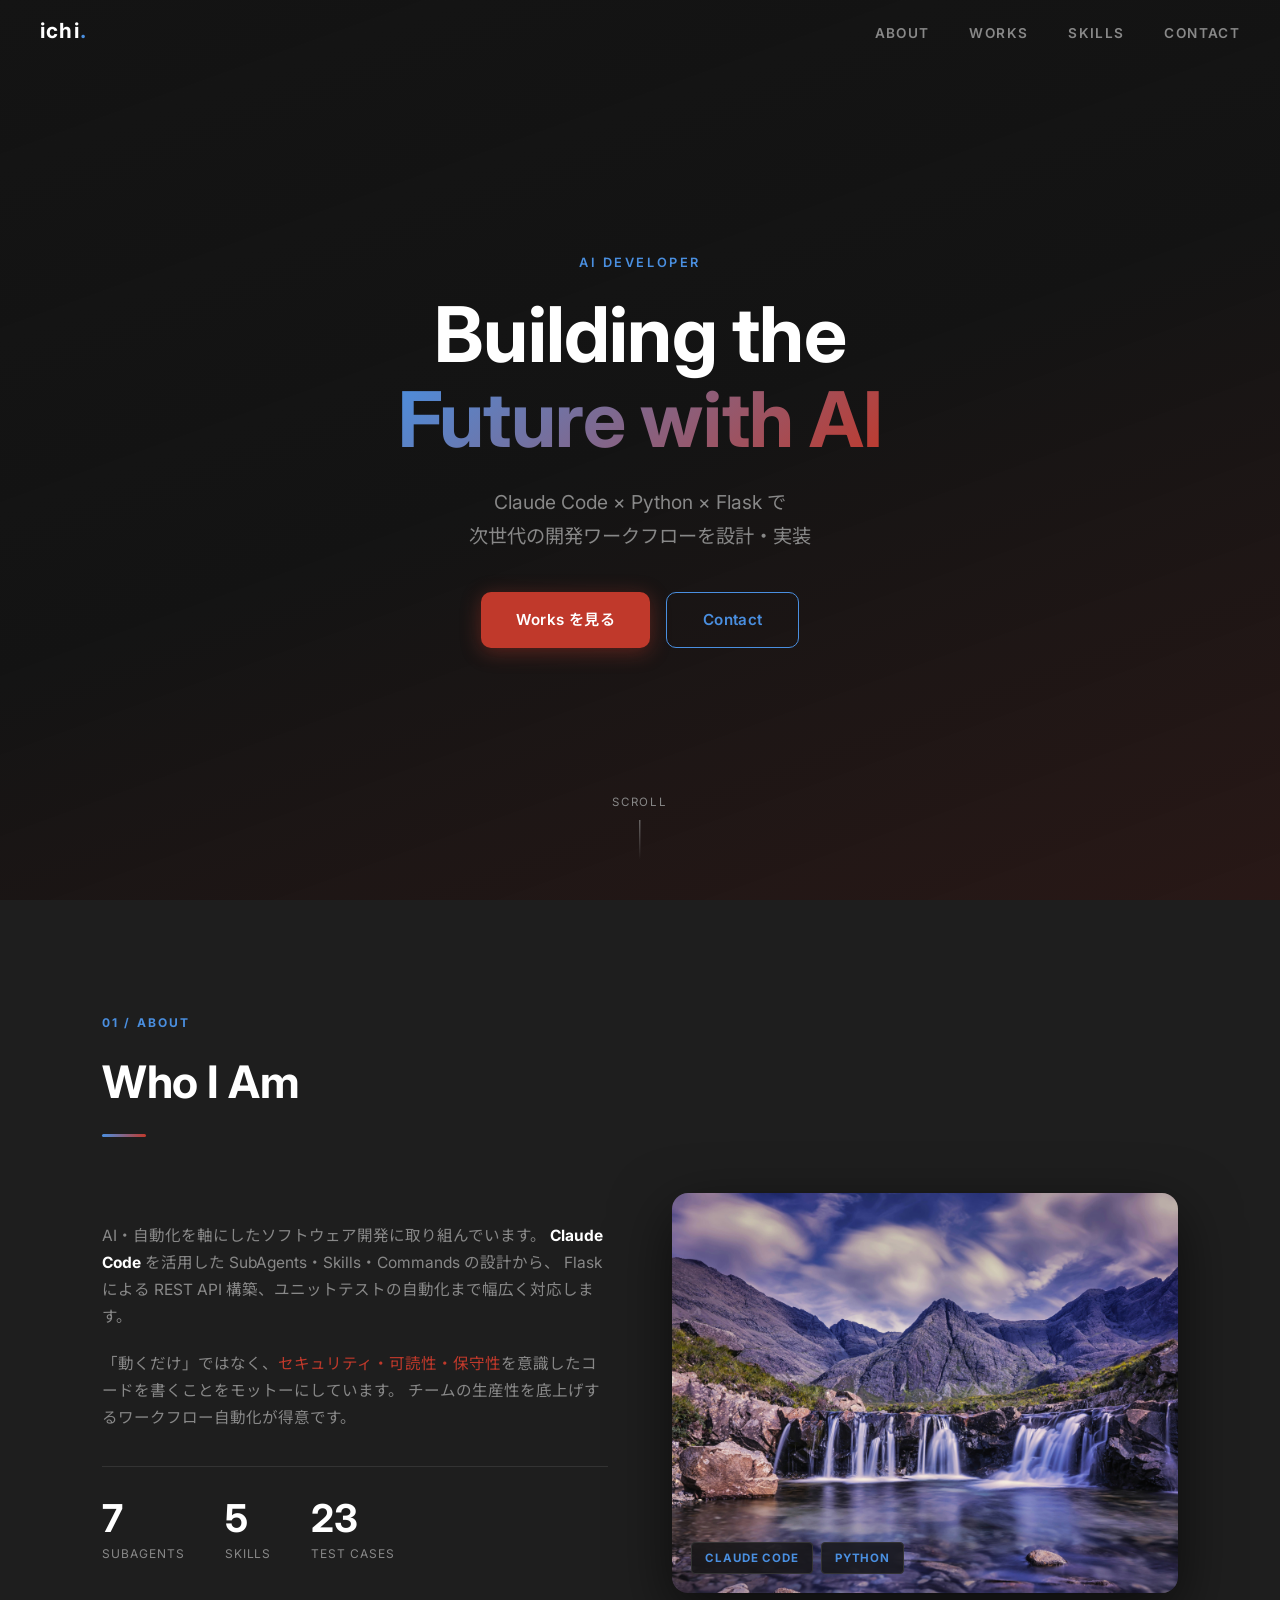
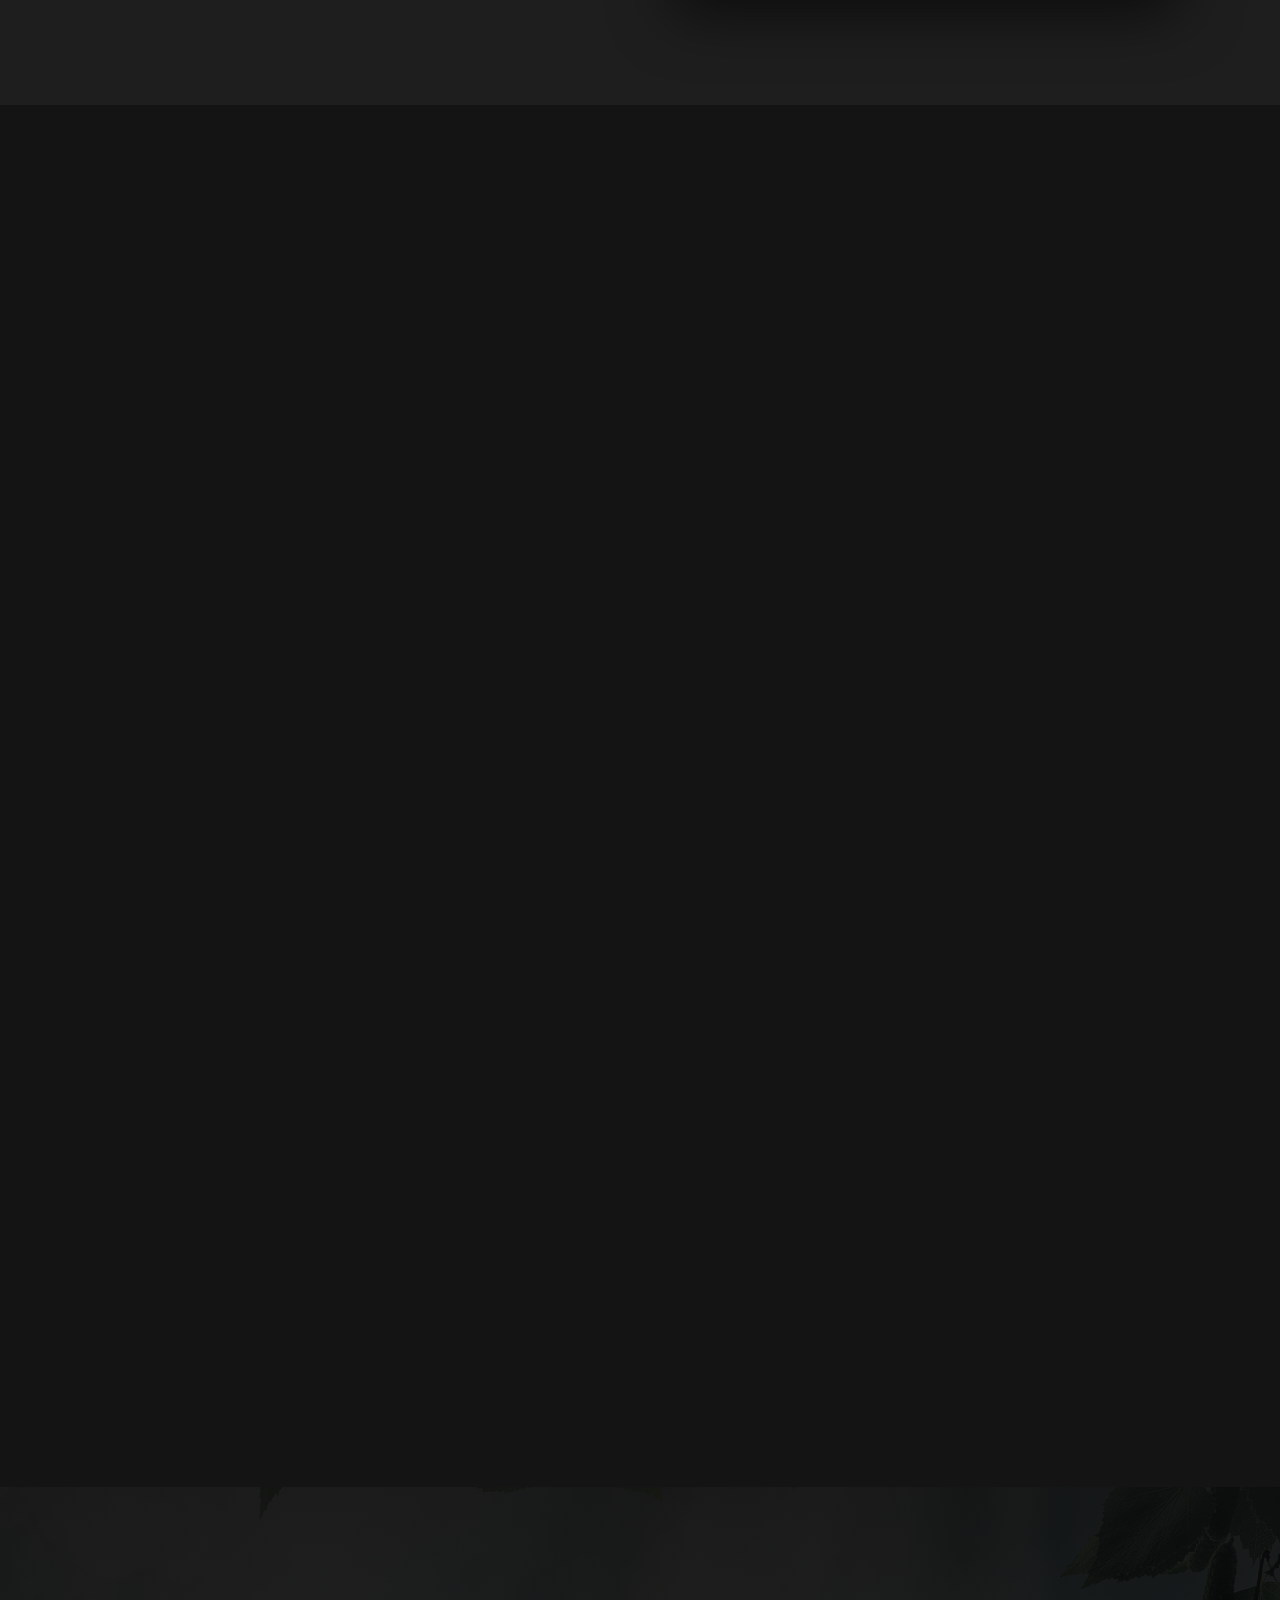
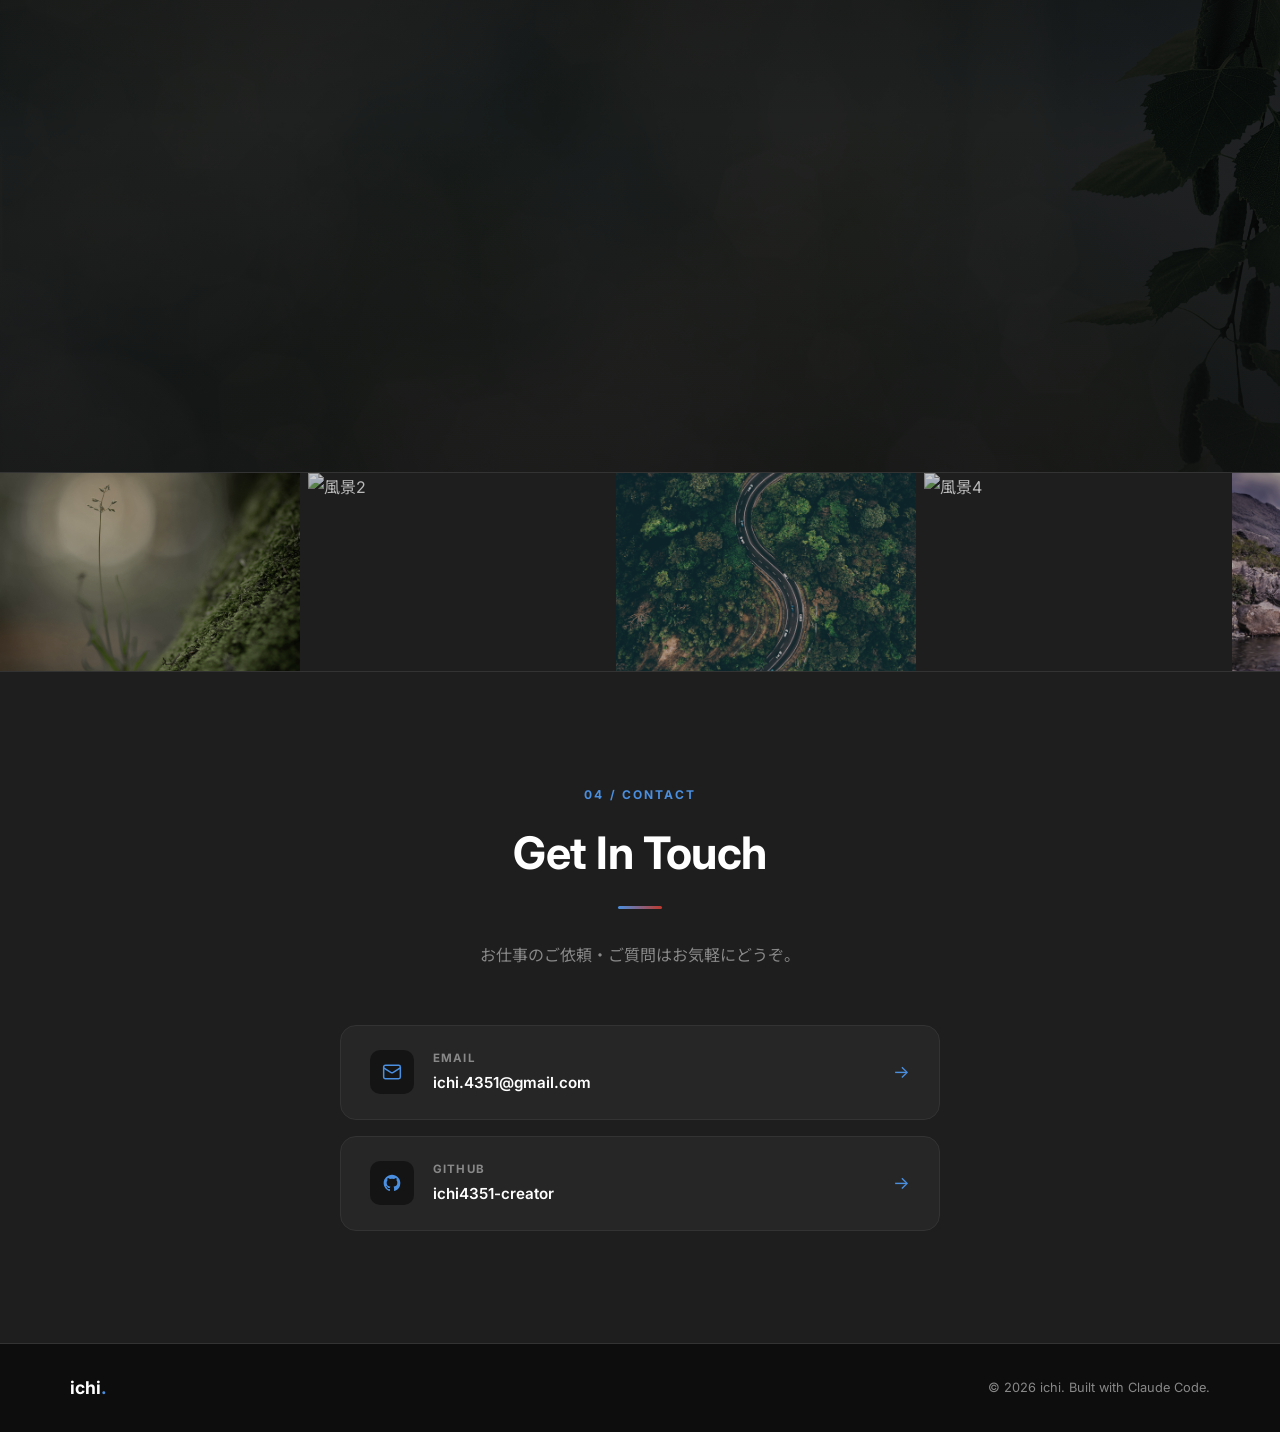
==== docs/index.html @ b010839f "Add portfolio site with GitHub Pages deployment (docs/) - docs/: self-contained portfolio (HTML/CSS/" ====
<!DOCTYPE html>
<html lang="ja">
<head>
  <meta charset="UTF-8" />
  <meta name="viewport" content="width=device-width, initial-scale=1.0" />
  <meta name="description" content="Claude Code・Python・Flask を活用した AI 開発ポートフォリオ。SubAgents 設計から REST API 構築、テスト自動化まで。" />
  <title>ichi | AI Developer Portfolio</title>
  <link rel="preconnect" href="https://fonts.googleapis.com" />
  <link rel="preconnect" href="https://fonts.gstatic.com" crossorigin />
  <link href="https://fonts.googleapis.com/css2?family=Inter:wght@300;400;600;700&family=Noto+Sans+JP:wght@300;400;700&display=swap" rel="stylesheet" />
  <link rel="stylesheet" href="style.css" />
</head>
<body>

  <!-- ========== LOADER ========== -->
  <div id="loader">
    <div class="loader-bar"></div>
  </div>

  <!-- ========== NAV ========== -->
  <nav id="nav">
    <a href="#hero" class="nav-logo">ichi<span class="logo-dot">.</span></a>
    <ul class="nav-links" id="nav-links">
      <li><a href="#about"   class="nav-link">About</a></li>
      <li><a href="#works"   class="nav-link">Works</a></li>
      <li><a href="#skills"  class="nav-link">Skills</a></li>
      <li><a href="#contact" class="nav-link">Contact</a></li>
    </ul>
    <button class="hamburger" id="hamburger" aria-label="メニューを開く" aria-expanded="false">
      <span></span><span></span><span></span>
    </button>
  </nav>

  <!-- ========== HERO ========== -->
  <section id="hero">
    <div class="hero-bg parallax-bg"></div>
    <div class="hero-overlay"></div>
    <div class="hero-content">
      <p class="hero-eyebrow reveal">AI Developer</p>
      <h1 class="hero-title reveal">
        Building the<br>
        <span class="gradient-text">Future with AI</span>
      </h1>
      <p class="hero-sub reveal">
        Claude Code × Python × Flask で<br>
        次世代の開発ワークフローを設計・実装
      </p>
      <div class="hero-cta reveal">
        <a href="#works" class="btn btn-primary">Works を見る</a>
        <a href="#contact" class="btn btn-outline">Contact</a>
      </div>
    </div>
    <div class="hero-scroll-hint">
      <span>Scroll</span>
      <div class="scroll-line"></div>
    </div>
  </section>

  <!-- ========== ABOUT ========== -->
  <section id="about">
    <div class="container">
      <div class="section-header reveal">
        <span class="section-label">01 / About</span>
        <h2 class="section-title">Who I Am</h2>
        <div class="section-bar"></div>
      </div>
      <div class="about-grid">
        <div class="about-text reveal">
          <p>
            AI・自動化を軸にしたソフトウェア開発に取り組んでいます。
            <strong>Claude Code</strong> を活用した SubAgents・Skills・Commands の設計から、
            Flask による REST API 構築、ユニットテストの自動化まで幅広く対応します。
          </p>
          <p>
            「動くだけ」ではなく、<span class="text-accent-red">セキュリティ・可読性・保守性</span>を意識したコードを書くことをモットーにしています。
            チームの生産性を底上げするワークフロー自動化が得意です。
          </p>
          <ul class="about-stats">
            <li><span class="stat-num">7</span><span class="stat-label">SubAgents</span></li>
            <li><span class="stat-num">5</span><span class="stat-label">Skills</span></li>
            <li><span class="stat-num">23</span><span class="stat-label">Test Cases</span></li>
          </ul>
        </div>
        <div class="about-visual reveal">
          <div class="about-img-wrap">
            <img
              src="images/robert-lukeman-PH0HYjsf2n8-unsplash.jpg"
              alt="夜明けの山岳風景"
              loading="lazy"
              width="600"
              height="400"
            />
            <div class="about-img-badge">
              <span>Claude Code</span>
              <span>Python</span>
            </div>
          </div>
        </div>
      </div>
    </div>
  </section>

  <!-- ========== WORKS ========== -->
  <section id="works">
    <div class="container">
      <div class="section-header reveal">
        <span class="section-label">02 / Works</span>
        <h2 class="section-title">Selected Works</h2>
        <div class="section-bar"></div>
      </div>
      <div class="works-grid">

        <article class="card reveal" data-index="0">
          <div class="card-img-wrap">
            <img src="images/jordan-wozniak-xP_AGmeEa6s-unsplash.jpg" alt="夕焼けの山並み" loading="lazy" width="600" height="340" />
            <div class="card-overlay">
              <span class="card-overlay-text">View Details</span>
            </div>
          </div>
          <div class="card-body">
            <span class="card-tag tag-blue">AI / Automation</span>
            <h3 class="card-title">Claude Code SubAgents 構築</h3>
            <p class="card-desc">
              コードレビュー・ドキュメント生成・テスト実行など 7 つの専門エージェントを設計・実装。
              Analyzer → Builder → Reviewer の 3 段階パイプラインで品質を担保。
            </p>
            <div class="card-footer">
              <span class="card-tech">Claude Code</span>
              <span class="card-tech">Markdown</span>
              <span class="card-tech">Pipeline</span>
            </div>
          </div>
        </article>

        <article class="card reveal" data-index="1">
          <div class="card-img-wrap">
            <img src="images/christian-bruno-EDSGSKm5jvc-unsplash.jpg" alt="霧の森" loading="lazy" width="600" height="340" />
            <div class="card-overlay">
              <span class="card-overlay-text">View Details</span>
            </div>
          </div>
          <div class="card-body">
            <span class="card-tag tag-red">Backend / Python</span>
            <h3 class="card-title">Flask REST API 開発</h3>
            <p class="card-desc">
              入力バリデーション・環境変数管理・エラーハンドリングを組み込んだセキュリティ強化済みの Python Web API。
              SQLite 連携の CRUD エンドポイントを提供。
            </p>
            <div class="card-footer">
              <span class="card-tech">Python</span>
              <span class="card-tech">Flask</span>
              <span class="card-tech">SQLite</span>
            </div>
          </div>
        </article>

        <article class="card reveal" data-index="2">
          <div class="card-img-wrap">
            <img src="images/john-fowler-9qgKQewttVs-unsplash.jpg" alt="砂漠の風景" loading="lazy" width="600" height="340" />
            <div class="card-overlay">
              <span class="card-overlay-text">View Details</span>
            </div>
          </div>
          <div class="card-body">
            <span class="card-tag tag-blue">Testing / CI</span>
            <h3 class="card-title">自動テストパイプライン</h3>
            <p class="card-desc">
              Python unittest を用いた 23 ケースのユニットテスト自動化。
              エッジケース・境界値・型エラーまで網羅し、リグレッションを防止する堅牢なテスト基盤。
            </p>
            <div class="card-footer">
              <span class="card-tech">Python</span>
              <span class="card-tech">unittest</span>
              <span class="card-tech">CI</span>
            </div>
          </div>
        </article>

        <article class="card reveal" data-index="3">
          <div class="card-img-wrap">
            <img src="images/nasa-rTZW4f02zY8-unsplash.jpg" alt="宇宙の星雲" loading="lazy" width="600" height="340" />
            <div class="card-overlay">
              <span class="card-overlay-text">View Details</span>
            </div>
          </div>
          <div class="card-body">
            <span class="card-tag tag-red">AI / Content</span>
            <h3 class="card-title">SEO ブログ自動生成</h3>
            <p class="card-desc">
              seo-blog-writer エージェントを活用し、キーワード選定から記事執筆・構成最適化まで自動化した
              コンテンツ生成ワークフロー。
            </p>
            <div class="card-footer">
              <span class="card-tech">Claude Code</span>
              <span class="card-tech">Skills</span>
              <span class="card-tech">SEO</span>
            </div>
          </div>
        </article>

        <article class="card reveal" data-index="4">
          <div class="card-img-wrap">
            <img src="images/usgs-XFWg9u0TYs4-unsplash.jpg" alt="衛星画像" loading="lazy" width="600" height="340" />
            <div class="card-overlay">
              <span class="card-overlay-text">View Details</span>
            </div>
          </div>
          <div class="card-body">
            <span class="card-tag tag-blue">Data / Analysis</span>
            <h3 class="card-title">ニュース自動収集システム</h3>
            <p class="card-desc">
              Chrome MCP と連携して複数メディアから最新ニュースを自動取得・集計。
              Yahoo・NHK・朝日の見出しを横断分析し、トレンドを可視化。
            </p>
            <div class="card-footer">
              <span class="card-tech">Chrome MCP</span>
              <span class="card-tech">Scraping</span>
              <span class="card-tech">Analysis</span>
            </div>
          </div>
        </article>

        <article class="card reveal" data-index="5">
          <div class="card-img-wrap">
            <img src="images/marcelo-quinan-R3pUGn5YiTg-unsplash.jpg" alt="都市の夜景" loading="lazy" width="600" height="340" />
            <div class="card-overlay">
              <span class="card-overlay-text">View Details</span>
            </div>
          </div>
          <div class="card-body">
            <span class="card-tag tag-red">Security / Python</span>
            <h3 class="card-title">セキュリティ強化認証システム</h3>
            <p class="card-desc">
              PBKDF2-HMAC-SHA256 によるパスワードハッシュ化・ソルト生成・タイミング攻撃対策を実装した
              堅牢なユーザー認証モジュール。
            </p>
            <div class="card-footer">
              <span class="card-tech">Python</span>
              <span class="card-tech">PBKDF2</span>
              <span class="card-tech">Security</span>
            </div>
          </div>
        </article>

      </div>
    </div>
  </section>

  <!-- ========== SKILLS ========== -->
  <section id="skills">
    <div class="skills-bg-img parallax-bg" style="background-image:url('images/dmytro-tolokonov-Jq3WI9IQgEs-unsplash.jpg')"></div>
    <div class="skills-overlay"></div>
    <div class="container skills-inner">
      <div class="section-header reveal">
        <span class="section-label">03 / Skills</span>
        <h2 class="section-title">Tech Stack</h2>
        <div class="section-bar"></div>
      </div>
      <div class="skills-cols">
        <div class="skill-group reveal">
          <h3 class="skill-group-title"><span class="dot dot-blue"></span>AI / Automation</h3>
          <div class="skill-tags">
            <span class="skill-tag tag-blue">Claude Code</span>
            <span class="skill-tag tag-blue">SubAgents</span>
            <span class="skill-tag tag-blue">Skills</span>
            <span class="skill-tag tag-blue">Commands</span>
            <span class="skill-tag tag-blue">MCP</span>
          </div>
        </div>
        <div class="skill-group reveal">
          <h3 class="skill-group-title"><span class="dot dot-red"></span>Backend</h3>
          <div class="skill-tags">
            <span class="skill-tag tag-red">Python</span>
            <span class="skill-tag tag-red">Flask</span>
            <span class="skill-tag tag-red">SQLite</span>
            <span class="skill-tag tag-red">REST API</span>
            <span class="skill-tag tag-red">unittest</span>
          </div>
        </div>
        <div class="skill-group reveal">
          <h3 class="skill-group-title"><span class="dot dot-gray"></span>Tools</h3>
          <div class="skill-tags">
            <span class="skill-tag tag-gray">Git</span>
            <span class="skill-tag tag-gray">GitHub</span>
            <span class="skill-tag tag-gray">VS Code</span>
            <span class="skill-tag tag-gray">Chrome MCP</span>
          </div>
        </div>
      </div>
    </div>
  </section>

  <!-- ========== GALLERY STRIP ========== -->
  <div class="gallery-strip">
    <div class="gallery-track">
      <img src="images/matt-baron-thompson-7dUEGYDEJgc-unsplash.jpg" alt="風景1" loading="lazy" />
      <img src="images/rob-mulally-oacHEtIlXsA-unsplash.jpg" alt="風景2" loading="lazy" />
      <img src="images/deva-darshan-2XUfjLp7HYY-unsplash.jpg" alt="風景3" loading="lazy" />
      <img src="images/jordan-wozniak-xP_AGmeEa6s-unsplash.jpg" alt="風景4" loading="lazy" />
      <img src="images/robert-lukeman-PH0HYjsf2n8-unsplash.jpg" alt="風景5" loading="lazy" />
      <!-- duplicate for seamless loop -->
      <img src="images/matt-baron-thompson-7dUEGYDEJgc-unsplash.jpg" alt="風景1" loading="lazy" aria-hidden="true" />
      <img src="images/rob-mulally-oacHEtIlXsA-unsplash.jpg" alt="風景2" loading="lazy" aria-hidden="true" />
      <img src="images/deva-darshan-2XUfjLp7HYY-unsplash.jpg" alt="風景3" loading="lazy" aria-hidden="true" />
    </div>
  </div>

  <!-- ========== CONTACT ========== -->
  <section id="contact">
    <div class="container">
      <div class="section-header reveal" style="text-align:center;">
        <span class="section-label">04 / Contact</span>
        <h2 class="section-title">Get In Touch</h2>
        <div class="section-bar" style="margin:0 auto 2rem;"></div>
        <p class="contact-lead">お仕事のご依頼・ご質問はお気軽にどうぞ。</p>
      </div>
      <div class="contact-card reveal">
        <a href="mailto:ichi.4351@gmail.com" class="contact-link">
          <span class="contact-icon">
            <svg viewBox="0 0 24 24" fill="none" stroke="currentColor" stroke-width="1.8" stroke-linecap="round" stroke-linejoin="round" aria-hidden="true"><rect x="2" y="4" width="20" height="16" rx="2"/><path d="m22 7-8.97 5.7a1.94 1.94 0 0 1-2.06 0L2 7"/></svg>
          </span>
          <span class="contact-info">
            <span class="contact-label">Email</span>
            <span class="contact-value">ichi.4351@gmail.com</span>
          </span>
          <span class="contact-arrow">→</span>
        </a>
        <a href="https://github.com/ichi4351-creator" class="contact-link" target="_blank" rel="noopener noreferrer">
          <span class="contact-icon">
            <svg viewBox="0 0 24 24" fill="currentColor" aria-hidden="true"><path d="M12 2C6.477 2 2 6.484 2 12.017c0 4.425 2.865 8.18 6.839 9.504.5.092.682-.217.682-.483 0-.237-.008-.868-.013-1.703-2.782.605-3.369-1.343-3.369-1.343-.454-1.158-1.11-1.466-1.11-1.466-.908-.62.069-.608.069-.608 1.003.07 1.531 1.032 1.531 1.032.892 1.53 2.341 1.088 2.91.832.092-.647.35-1.088.636-1.338-2.22-.253-4.555-1.113-4.555-4.951 0-1.093.39-1.988 1.029-2.688-.103-.253-.446-1.272.098-2.65 0 0 .84-.27 2.75 1.026A9.564 9.564 0 0 1 12 6.844a9.59 9.59 0 0 1 2.504.337c1.909-1.296 2.747-1.027 2.747-1.027.546 1.379.202 2.398.1 2.651.64.7 1.028 1.595 1.028 2.688 0 3.848-2.339 4.695-4.566 4.943.359.309.678.92.678 1.855 0 1.338-.012 2.419-.012 2.747 0 .268.18.58.688.482A10.02 10.02 0 0 0 22 12.017C22 6.484 17.522 2 12 2z"/></svg>
          </span>
          <span class="contact-info">
            <span class="contact-label">GitHub</span>
            <span class="contact-value">ichi4351-creator</span>
          </span>
          <span class="contact-arrow">→</span>
        </a>
      </div>
    </div>
  </section>

  <!-- ========== FOOTER ========== -->
  <footer>
    <div class="footer-inner">
      <span class="footer-logo">ichi<span class="logo-dot">.</span></span>
      <p class="footer-copy">&copy; 2026 ichi. Built with Claude Code.</p>
    </div>
  </footer>

  <!-- ========== LIGHTBOX ========== -->
  <div id="lightbox" role="dialog" aria-modal="true" aria-label="画像拡大表示">
    <button class="lightbox-close" id="lightbox-close" aria-label="閉じる">&times;</button>
    <img id="lightbox-img" src="" alt="" />
  </div>

  <script src="main.js"></script>
</body>
</html>
---- docs/style.css ----
/* =============================================
   CSS Variables
   ============================================= */
:root {
  --bg:           #141414;
  --surface:      #1e1e1e;
  --surface2:     #262626;
  --border:       #333;
  --text:         #e8e8e8;
  --muted:        #888;
  --blue:         #4a8fe0;
  --blue-dim:     rgba(74,143,224,.15);
  --red:          #c0392b;
  --red-dim:      rgba(192,57,43,.15);
  --white:        #fff;
  --ease:         cubic-bezier(.4,0,.2,1);
  --radius:       10px;
  --radius-lg:    16px;
  --nav-h:        64px;
}

/* =============================================
   Reset
   ============================================= */
*, *::before, *::after { box-sizing: border-box; margin: 0; padding: 0; }
html { scroll-behavior: smooth; font-size: 16px; }
body {
  background: var(--bg);
  color: var(--text);
  font-family: 'Inter', 'Noto Sans JP', 'Helvetica Neue', sans-serif;
  line-height: 1.75;
  overflow-x: hidden;
}
img { display: block; max-width: 100%; }
a { color: inherit; text-decoration: none; }
ul { list-style: none; }
strong { color: var(--white); }

/* =============================================
   Loader
   ============================================= */
#loader {
  position: fixed;
  inset: 0;
  background: var(--bg);
  z-index: 9999;
  display: flex;
  align-items: flex-end;
  pointer-events: none;
  transition: opacity .5s var(--ease) .2s;
}
#loader.done { opacity: 0; }
.loader-bar {
  height: 3px;
  background: linear-gradient(90deg, var(--blue), var(--red));
  animation: load 1.2s var(--ease) forwards;
}
@keyframes load {
  0%   { width: 0; }
  60%  { width: 80%; }
  100% { width: 100%; }
}

/* =============================================
   Nav
   ============================================= */
#nav {
  position: fixed;
  top: 0; left: 0; width: 100%;
  height: var(--nav-h);
  z-index: 200;
  display: flex;
  align-items: center;
  justify-content: space-between;
  padding: 0 2.5rem;
  transition: background .35s var(--ease), border-color .35s var(--ease);
  border-bottom: 1px solid transparent;
}
#nav.scrolled {
  background: rgba(20,20,20,.92);
  backdrop-filter: blur(14px);
  border-color: var(--border);
}
.nav-logo {
  font-size: 1.3rem;
  font-weight: 700;
  letter-spacing: .06em;
  color: var(--white);
}
.logo-dot { color: var(--blue); }
.nav-links {
  display: flex;
  gap: 2.5rem;
}
.nav-link {
  font-size: .85rem;
  font-weight: 600;
  text-transform: uppercase;
  letter-spacing: .1em;
  color: var(--muted);
  position: relative;
  transition: color .25s;
}
.nav-link::after {
  content: '';
  position: absolute;
  bottom: -3px; left: 0;
  width: 0; height: 2px;
  background: var(--blue);
  transition: width .3s var(--ease);
}
.nav-link:hover { color: var(--white); }
.nav-link:hover::after { width: 100%; }

/* Hamburger */
.hamburger {
  display: none;
  flex-direction: column;
  gap: 5px;
  background: none;
  border: none;
  cursor: pointer;
  padding: 4px;
}
.hamburger span {
  display: block;
  width: 24px; height: 2px;
  background: var(--text);
  transition: transform .3s var(--ease), opacity .3s;
}
.hamburger.open span:nth-child(1) { transform: translateY(7px) rotate(45deg); }
.hamburger.open span:nth-child(2) { opacity: 0; }
.hamburger.open span:nth-child(3) { transform: translateY(-7px) rotate(-45deg); }

/* =============================================
   Reveal Animation
   ============================================= */
.reveal {
  opacity: 0;
  transform: translateY(32px);
  transition: opacity .7s var(--ease), transform .7s var(--ease);
}
.reveal.visible { opacity: 1; transform: translateY(0); }

/* =============================================
   Hero
   ============================================= */
#hero {
  position: relative;
  height: 100vh;
  min-height: 600px;
  display: flex;
  flex-direction: column;
  align-items: center;
  justify-content: center;
  text-align: center;
  overflow: hidden;
}
.hero-bg {
  position: absolute;
  inset: 0;
  background-image: url('images/nasa-rTZW4f02zY8-unsplash.jpg');
  background-size: cover;
  background-position: center;
  will-change: transform;
}
.hero-overlay {
  position: absolute;
  inset: 0;
  background: linear-gradient(
    160deg,
    rgba(20,20,20,.75) 0%,
    rgba(20,20,20,.55) 50%,
    rgba(192,57,43,.12) 100%
  );
}
.hero-content {
  position: relative;
  z-index: 1;
  max-width: 860px;
  padding: 0 2rem;
}
.hero-eyebrow {
  font-size: .8rem;
  font-weight: 600;
  letter-spacing: .2em;
  text-transform: uppercase;
  color: var(--blue);
  margin-bottom: 1.2rem;
  transition-delay: .1s;
}
.hero-title {
  font-size: clamp(2.4rem, 6vw, 4.8rem);
  font-weight: 700;
  line-height: 1.1;
  letter-spacing: -.01em;
  color: var(--white);
  margin-bottom: 1.4rem;
  transition-delay: .2s;
}
.gradient-text {
  background: linear-gradient(135deg, var(--blue) 0%, var(--red) 100%);
  -webkit-background-clip: text;
  -webkit-text-fill-color: transparent;
  background-clip: text;
}
.hero-sub {
  font-size: clamp(1rem, 2.2vw, 1.2rem);
  color: var(--muted);
  line-height: 1.8;
  margin-bottom: 2.4rem;
  transition-delay: .3s;
}
.hero-cta {
  display: flex;
  gap: 1rem;
  justify-content: center;
  flex-wrap: wrap;
  transition-delay: .4s;
}

/* Buttons */
.btn {
  display: inline-flex;
  align-items: center;
  gap: .5rem;
  padding: .85rem 2.2rem;
  border-radius: var(--radius);
  font-size: .95rem;
  font-weight: 600;
  letter-spacing: .03em;
  cursor: pointer;
  transition: transform .25s var(--ease), box-shadow .25s var(--ease), opacity .25s;
}
.btn:hover { transform: translateY(-3px); }
.btn-primary {
  background: var(--red);
  color: var(--white);
  box-shadow: 0 4px 20px rgba(192,57,43,.4);
}
.btn-primary:hover { box-shadow: 0 8px 28px rgba(192,57,43,.55); }
.btn-outline {
  border: 1.5px solid var(--blue);
  color: var(--blue);
}
.btn-outline:hover { background: var(--blue-dim); }

/* Scroll hint */
.hero-scroll-hint {
  position: absolute;
  bottom: 2.5rem;
  left: 50%;
  transform: translateX(-50%);
  display: flex;
  flex-direction: column;
  align-items: center;
  gap: .5rem;
  color: var(--muted);
  font-size: .72rem;
  letter-spacing: .15em;
  text-transform: uppercase;
  z-index: 1;
}
.scroll-line {
  width: 1px; height: 40px;
  background: linear-gradient(to bottom, var(--muted), transparent);
  animation: scrollBob 2s var(--ease) infinite;
}
@keyframes scrollBob {
  0%,100% { transform: scaleY(1); opacity:.6; }
  50%      { transform: scaleY(1.3); opacity:1; }
}

/* =============================================
   Container
   ============================================= */
.container {
  max-width: 1140px;
  margin: 0 auto;
  padding: 0 2rem;
}

/* =============================================
   Section Header
   ============================================= */
section { padding: 7rem 0; }
.section-header { margin-bottom: 3.5rem; }
.section-label {
  display: block;
  font-size: .75rem;
  font-weight: 700;
  letter-spacing: .18em;
  text-transform: uppercase;
  color: var(--blue);
  margin-bottom: .6rem;
}
.section-title {
  font-size: clamp(1.8rem, 3.5vw, 2.8rem);
  font-weight: 700;
  color: var(--white);
  letter-spacing: -.01em;
  margin-bottom: .8rem;
}
.section-bar {
  width: 44px; height: 3px;
  background: linear-gradient(90deg, var(--blue), var(--red));
  border-radius: 2px;
  margin-top: .8rem;
}
.text-accent-red { color: var(--red); }

/* =============================================
   About
   ============================================= */
#about { background: var(--surface); }
.about-grid {
  display: grid;
  grid-template-columns: 1fr 1fr;
  gap: 4rem;
  align-items: center;
}
.about-text p {
  color: var(--muted);
  margin-bottom: 1.2rem;
  font-size: .97rem;
}
.about-stats {
  display: flex;
  gap: 2.5rem;
  margin-top: 2.2rem;
  padding-top: 2rem;
  border-top: 1px solid var(--border);
}
.about-stats li { display: flex; flex-direction: column; }
.stat-num {
  font-size: 2.4rem;
  font-weight: 700;
  color: var(--white);
  line-height: 1;
}
.stat-label {
  font-size: .75rem;
  color: var(--muted);
  letter-spacing: .08em;
  text-transform: uppercase;
  margin-top: .3rem;
}
.about-visual { position: relative; }
.about-img-wrap {
  border-radius: var(--radius-lg);
  overflow: hidden;
  box-shadow: 0 20px 60px rgba(0,0,0,.6);
  position: relative;
}
.about-img-wrap img {
  width: 100%;
  height: 400px;
  object-fit: cover;
  transition: transform .6s var(--ease);
}
.about-img-wrap:hover img { transform: scale(1.04); }
.about-img-badge {
  position: absolute;
  bottom: 1.2rem;
  left: 1.2rem;
  display: flex;
  gap: .5rem;
  flex-wrap: wrap;
}
.about-img-badge span {
  background: rgba(20,20,20,.82);
  backdrop-filter: blur(8px);
  border: 1px solid var(--border);
  color: var(--blue);
  font-size: .72rem;
  font-weight: 700;
  letter-spacing: .08em;
  text-transform: uppercase;
  padding: .3rem .8rem;
  border-radius: 4px;
}

/* =============================================
   Works
   ============================================= */
#works { background: var(--bg); }
.works-grid {
  display: grid;
  grid-template-columns: repeat(3, 1fr);
  gap: 1.6rem;
}
.card {
  background: var(--surface);
  border: 1px solid var(--border);
  border-radius: var(--radius-lg);
  overflow: hidden;
  transition: transform .35s var(--ease), box-shadow .35s var(--ease), border-color .35s;
}
.card:hover {
  transform: translateY(-6px);
  box-shadow: 0 20px 50px rgba(0,0,0,.55);
  border-color: var(--blue);
}
/* stagger */
.card[data-index="1"] { transition-delay: .08s; }
.card[data-index="2"] { transition-delay: .16s; }
.card[data-index="3"] { transition-delay: .08s; }
.card[data-index="4"] { transition-delay: .16s; }
.card[data-index="5"] { transition-delay: .24s; }
.card-img-wrap { position: relative; overflow: hidden; }
.card-img-wrap img {
  width: 100%;
  height: 210px;
  object-fit: cover;
  transition: transform .5s var(--ease);
}
.card:hover .card-img-wrap img { transform: scale(1.07); }
.card-overlay {
  position: absolute;
  inset: 0;
  background: rgba(74,143,224,.55);
  display: flex;
  align-items: center;
  justify-content: center;
  opacity: 0;
  transition: opacity .35s var(--ease);
}
.card:hover .card-overlay { opacity: 1; }
.card-overlay-text {
  color: var(--white);
  font-size: .82rem;
  font-weight: 700;
  letter-spacing: .12em;
  text-transform: uppercase;
  border: 1.5px solid var(--white);
  padding: .45rem 1.1rem;
  border-radius: 4px;
}
.card-body { padding: 1.4rem 1.6rem 1.8rem; }
.card-tag {
  display: inline-block;
  font-size: .68rem;
  font-weight: 700;
  text-transform: uppercase;
  letter-spacing: .1em;
  padding: .2rem .7rem;
  border-radius: 4px;
  margin-bottom: .75rem;
}
.tag-blue { background: var(--blue-dim); color: var(--blue); }
.tag-red  { background: var(--red-dim);  color: var(--red); }
.card-title {
  font-size: 1rem;
  font-weight: 700;
  color: var(--white);
  margin-bottom: .6rem;
  line-height: 1.4;
}
.card-desc {
  font-size: .85rem;
  color: var(--muted);
  line-height: 1.7;
  margin-bottom: 1.2rem;
}
.card-footer { display: flex; gap: .5rem; flex-wrap: wrap; }
.card-tech {
  font-size: .7rem;
  font-weight: 600;
  color: var(--muted);
  border: 1px solid var(--border);
  padding: .2rem .6rem;
  border-radius: 4px;
  letter-spacing: .04em;
}

/* =============================================
   Skills
   ============================================= */
#skills {
  position: relative;
  padding: 7rem 0;
  overflow: hidden;
}
.skills-bg-img {
  position: absolute;
  inset: 0;
  background-size: cover;
  background-position: center;
  filter: brightness(.15) saturate(.5);
}
.skills-overlay {
  position: absolute;
  inset: 0;
  background: linear-gradient(
    to bottom,
    rgba(20,20,20,.5) 0%,
    transparent 40%,
    rgba(20,20,20,.5) 100%
  );
}
.skills-inner { position: relative; z-index: 1; }
.skills-cols {
  display: grid;
  grid-template-columns: repeat(3, 1fr);
  gap: 2.5rem;
}
.skill-group {
  background: rgba(30,30,30,.7);
  backdrop-filter: blur(12px);
  border: 1px solid var(--border);
  border-radius: var(--radius-lg);
  padding: 1.8rem;
}
.skill-group-title {
  font-size: .8rem;
  font-weight: 700;
  text-transform: uppercase;
  letter-spacing: .12em;
  color: var(--text);
  margin-bottom: 1.2rem;
  display: flex;
  align-items: center;
  gap: .6rem;
}
.dot { width: 8px; height: 8px; border-radius: 50%; display: inline-block; flex-shrink: 0; }
.dot-blue { background: var(--blue); }
.dot-red  { background: var(--red); }
.dot-gray { background: var(--muted); }
.skill-tags { display: flex; flex-wrap: wrap; gap: .6rem; }
.skill-tag {
  font-size: .8rem;
  font-weight: 600;
  padding: .38rem 1rem;
  border-radius: 2rem;
  letter-spacing: .03em;
}
.skill-tag.tag-gray { background: rgba(136,136,136,.15); color: var(--muted); }

/* =============================================
   Gallery Strip
   ============================================= */
.gallery-strip {
  overflow: hidden;
  height: 200px;
  background: var(--surface);
  border-top: 1px solid var(--border);
  border-bottom: 1px solid var(--border);
}
.gallery-track {
  display: flex;
  gap: .5rem;
  height: 100%;
  animation: galleryScroll 28s linear infinite;
  width: max-content;
}
.gallery-track img {
  height: 200px;
  width: 300px;
  object-fit: cover;
  flex-shrink: 0;
  filter: grayscale(.4) brightness(.8);
  transition: filter .4s;
}
.gallery-track img:hover { filter: grayscale(0) brightness(1); }
@keyframes galleryScroll {
  0%   { transform: translateX(0); }
  100% { transform: translateX(-50%); }
}

/* =============================================
   Contact
   ============================================= */
#contact { background: var(--surface); }
.contact-lead {
  color: var(--muted);
  font-size: 1rem;
  margin-bottom: 2.5rem;
}
.contact-card {
  max-width: 600px;
  margin: 0 auto;
  display: flex;
  flex-direction: column;
  gap: 1rem;
}
.contact-link {
  display: flex;
  align-items: center;
  gap: 1.2rem;
  background: var(--surface2);
  border: 1px solid var(--border);
  border-radius: var(--radius-lg);
  padding: 1.4rem 1.8rem;
  transition: border-color .3s, background .3s, transform .3s var(--ease);
}
.contact-link:hover {
  border-color: var(--blue);
  background: var(--blue-dim);
  transform: translateX(6px);
}
.contact-icon {
  width: 44px; height: 44px;
  background: var(--bg);
  border-radius: var(--radius);
  display: flex;
  align-items: center;
  justify-content: center;
  flex-shrink: 0;
}
.contact-icon svg { width: 20px; height: 20px; color: var(--blue); }
.contact-info {
  display: flex;
  flex-direction: column;
  flex: 1;
}
.contact-label {
  font-size: .72rem;
  font-weight: 700;
  letter-spacing: .1em;
  text-transform: uppercase;
  color: var(--muted);
}
.contact-value {
  font-size: .95rem;
  font-weight: 600;
  color: var(--white);
  margin-top: .1rem;
}
.contact-arrow {
  color: var(--blue);
  font-size: 1.1rem;
  transition: transform .3s var(--ease);
}
.contact-link:hover .contact-arrow { transform: translateX(4px); }

/* =============================================
   Footer
   ============================================= */
footer {
  background: #0d0d0d;
  border-top: 1px solid var(--border);
  padding: 1.8rem 2rem;
}
.footer-inner {
  max-width: 1140px;
  margin: 0 auto;
  display: flex;
  align-items: center;
  justify-content: space-between;
  flex-wrap: wrap;
  gap: 1rem;
}
.footer-logo {
  font-size: 1.1rem;
  font-weight: 700;
  color: var(--white);
}
.footer-copy {
  font-size: .8rem;
  color: var(--muted);
}

/* =============================================
   Lightbox
   ============================================= */
#lightbox {
  position: fixed;
  inset: 0;
  background: rgba(0,0,0,.92);
  z-index: 999;
  display: none;
  align-items: center;
  justify-content: center;
  padding: 2rem;
}
#lightbox.open { display: flex; }
#lightbox-img {
  max-width: 90vw;
  max-height: 85vh;
  border-radius: var(--radius);
  box-shadow: 0 20px 80px rgba(0,0,0,.8);
  object-fit: contain;
}
.lightbox-close {
  position: absolute;
  top: 1.2rem; right: 1.5rem;
  background: none;
  border: none;
  color: var(--white);
  font-size: 2rem;
  cursor: pointer;
  line-height: 1;
  opacity: .7;
  transition: opacity .2s;
}
.lightbox-close:hover { opacity: 1; }

/* =============================================
   Responsive — 1024px
   ============================================= */
@media (max-width: 1024px) {
  .works-grid { grid-template-columns: repeat(2, 1fr); }
  .skills-cols { grid-template-columns: 1fr 1fr; }
}

/* =============================================
   Responsive — 768px
   ============================================= */
@media (max-width: 768px) {
  .hamburger { display: flex; }
  .nav-links {
    position: fixed;
    top: var(--nav-h); left: 0; right: 0;
    background: rgba(20,20,20,.97);
    backdrop-filter: blur(14px);
    flex-direction: column;
    align-items: center;
    gap: 0;
    padding: 1rem 0 2rem;
    border-bottom: 1px solid var(--border);
    transform: translateY(-110%);
    opacity: 0;
    transition: transform .4s var(--ease), opacity .4s var(--ease);
  }
  .nav-links.open { transform: translateY(0); opacity: 1; }
  .nav-link { padding: .9rem 2rem; font-size: .9rem; width: 100%; text-align: center; }
  .about-grid { grid-template-columns: 1fr; }
  .works-grid { grid-template-columns: 1fr; }
  .skills-cols { grid-template-columns: 1fr; }
  section { padding: 5rem 0; }
}

/* =============================================
   Responsive — 480px
   ============================================= */
@media (max-width: 480px) {
  #nav { padding: 0 1.2rem; }
  .about-stats { gap: 1.5rem; }
  .contact-link { padding: 1rem 1.2rem; }
  .hero-cta { flex-direction: column; align-items: center; }
}
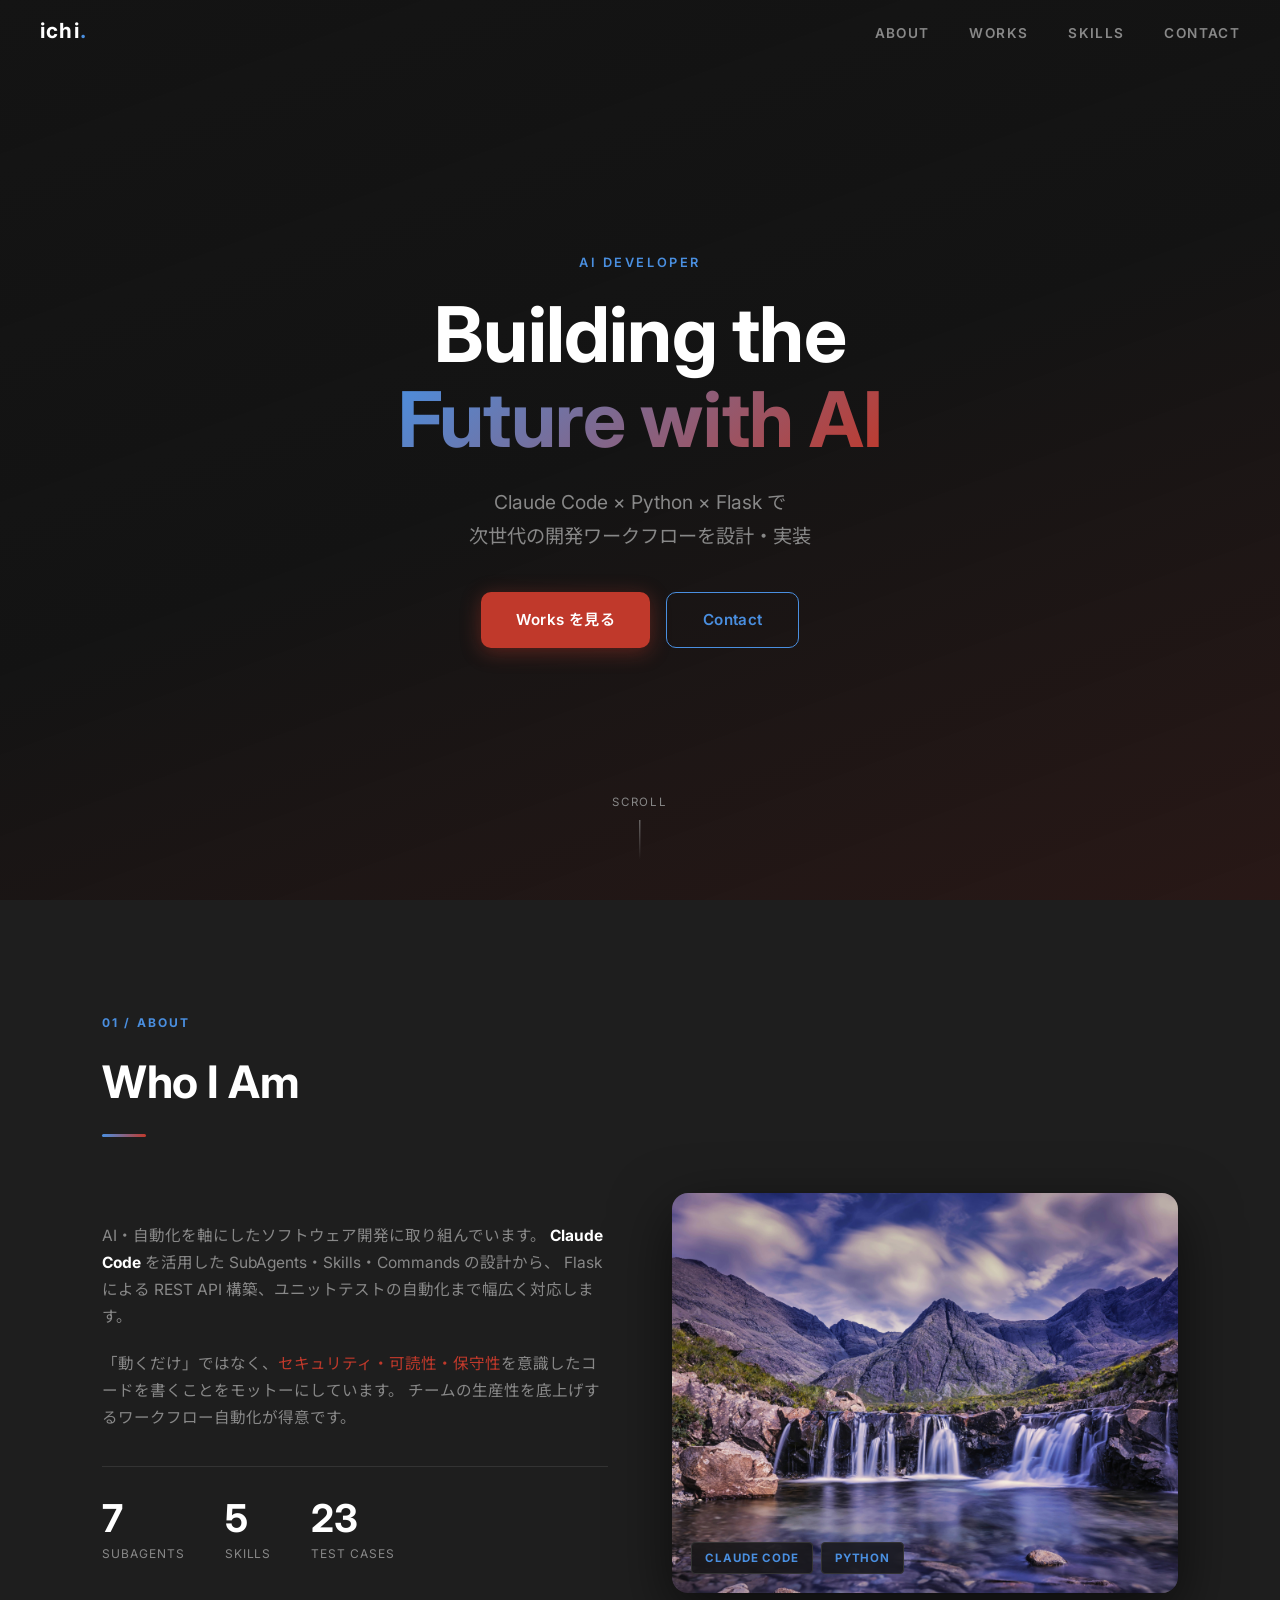
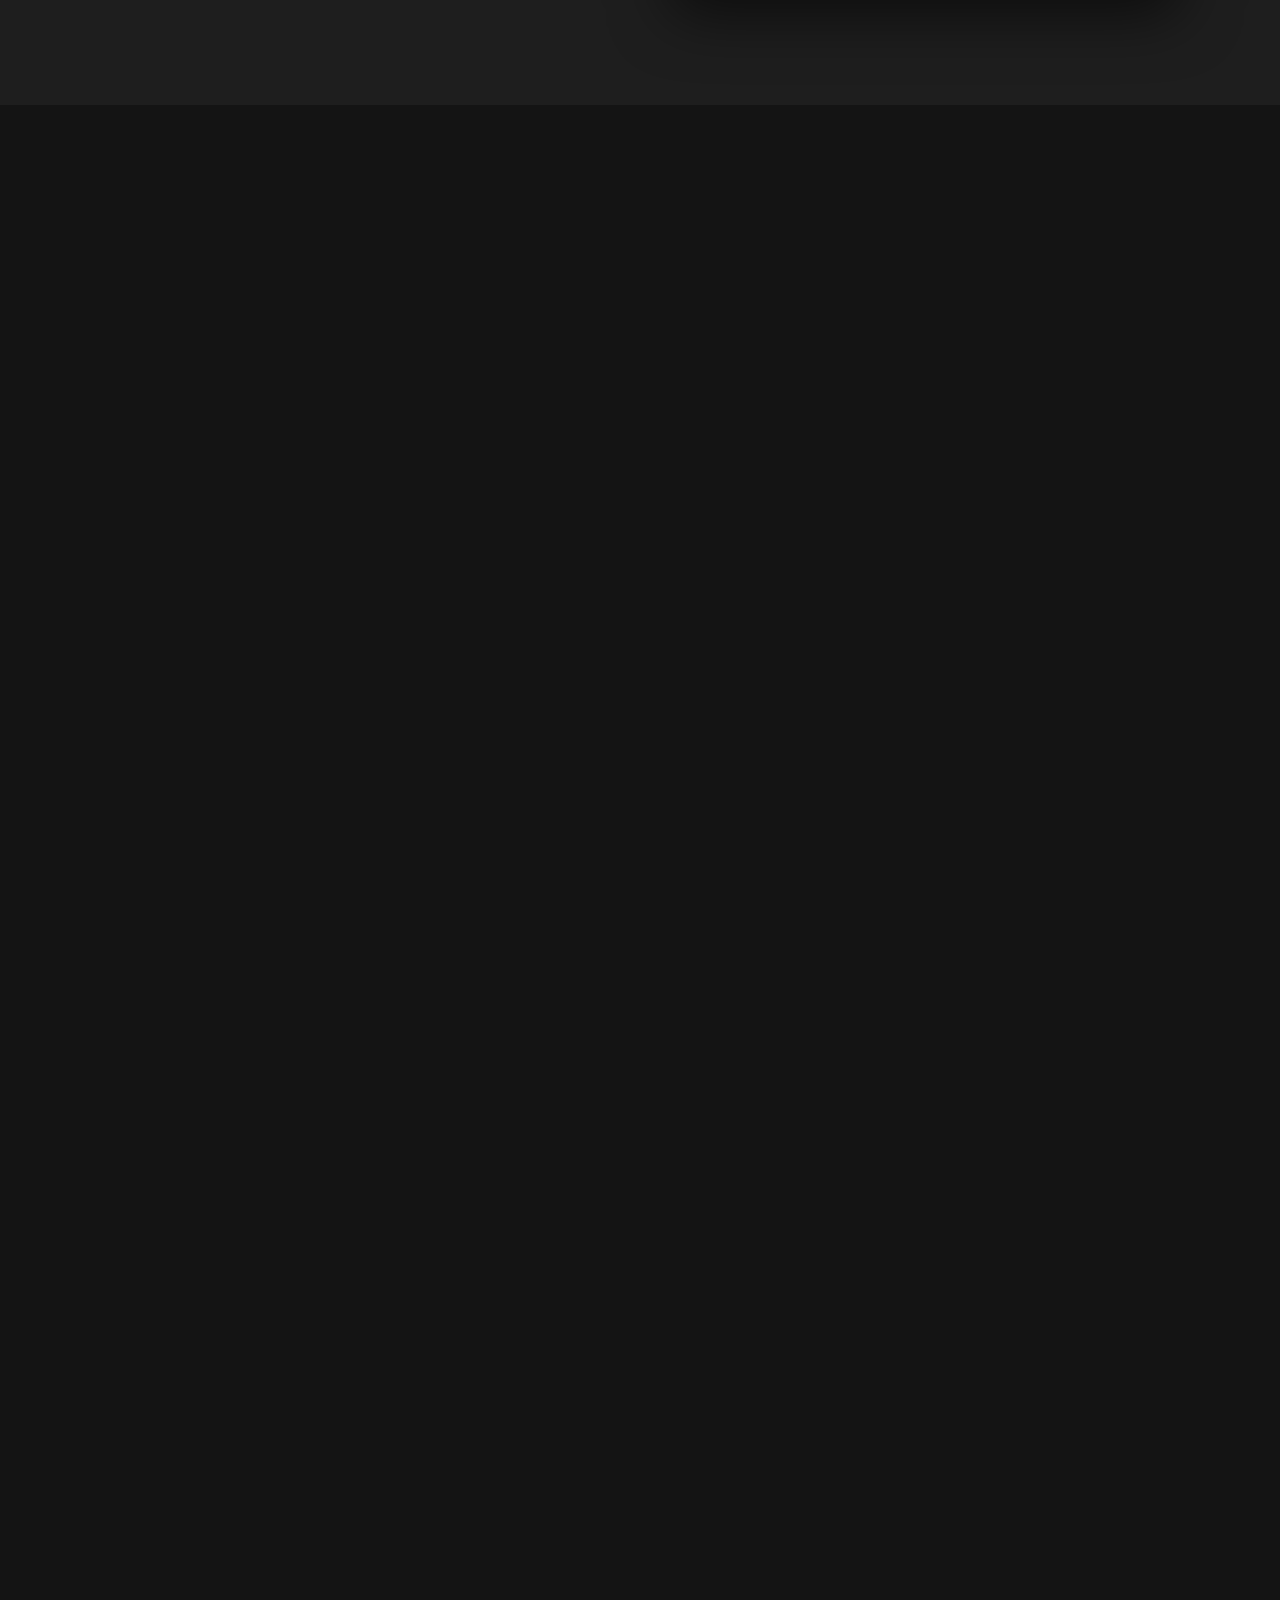
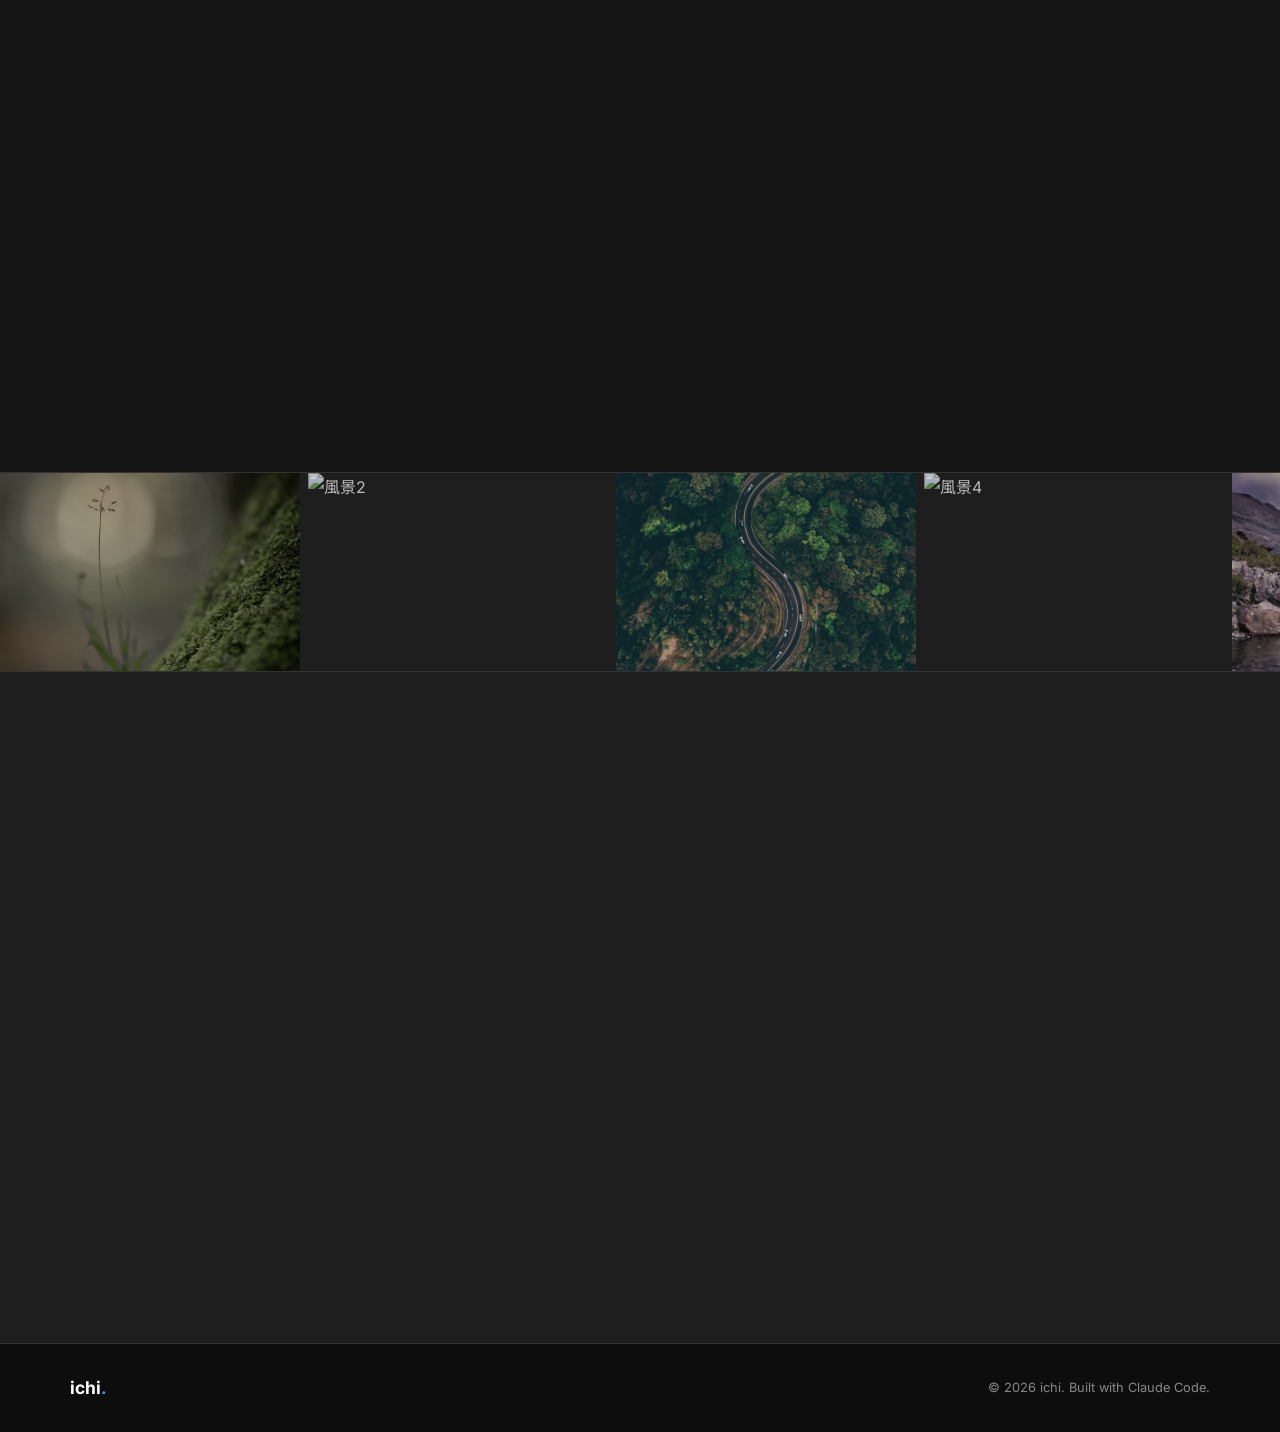
==== commit 561dd847: "Fix portfolio site: nav active state, gallery loop, parallax, a11y - Add .nav-link.active CSS rule (" ====
--- a/docs/index.html
+++ b/docs/index.html
@@ -298,20 +298,22 @@
       <img src="images/deva-darshan-2XUfjLp7HYY-unsplash.jpg" alt="風景3" loading="lazy" />
       <img src="images/jordan-wozniak-xP_AGmeEa6s-unsplash.jpg" alt="風景4" loading="lazy" />
       <img src="images/robert-lukeman-PH0HYjsf2n8-unsplash.jpg" alt="風景5" loading="lazy" />
-      <!-- duplicate for seamless loop -->
-      <img src="images/matt-baron-thompson-7dUEGYDEJgc-unsplash.jpg" alt="風景1" loading="lazy" aria-hidden="true" />
-      <img src="images/rob-mulally-oacHEtIlXsA-unsplash.jpg" alt="風景2" loading="lazy" aria-hidden="true" />
-      <img src="images/deva-darshan-2XUfjLp7HYY-unsplash.jpg" alt="風景3" loading="lazy" aria-hidden="true" />
+      <!-- duplicate for seamless loop (must match first 5 exactly) -->
+      <img src="images/matt-baron-thompson-7dUEGYDEJgc-unsplash.jpg" alt="" loading="lazy" aria-hidden="true" />
+      <img src="images/rob-mulally-oacHEtIlXsA-unsplash.jpg" alt="" loading="lazy" aria-hidden="true" />
+      <img src="images/deva-darshan-2XUfjLp7HYY-unsplash.jpg" alt="" loading="lazy" aria-hidden="true" />
+      <img src="images/jordan-wozniak-xP_AGmeEa6s-unsplash.jpg" alt="" loading="lazy" aria-hidden="true" />
+      <img src="images/robert-lukeman-PH0HYjsf2n8-unsplash.jpg" alt="" loading="lazy" aria-hidden="true" />
     </div>
   </div>
 
   <!-- ========== CONTACT ========== -->
   <section id="contact">
     <div class="container">
-      <div class="section-header reveal" style="text-align:center;">
+      <div class="section-header reveal section-header--center">
         <span class="section-label">04 / Contact</span>
         <h2 class="section-title">Get In Touch</h2>
-        <div class="section-bar" style="margin:0 auto 2rem;"></div>
+        <div class="section-bar section-bar--center"></div>
         <p class="contact-lead">お仕事のご依頼・ご質問はお気軽にどうぞ。</p>
       </div>
       <div class="contact-card reveal">
@@ -348,7 +350,8 @@
   </footer>
 
   <!-- ========== LIGHTBOX ========== -->
-  <div id="lightbox" role="dialog" aria-modal="true" aria-label="画像拡大表示">
+  <div id="lightbox" role="dialog" aria-modal="true" aria-labelledby="lightbox-title">
+    <span id="lightbox-title" class="sr-only">画像拡大表示</span>
     <button class="lightbox-close" id="lightbox-close" aria-label="閉じる">&times;</button>
     <img id="lightbox-img" src="" alt="" />
   </div>
--- a/docs/style.css
+++ b/docs/style.css
@@ -109,8 +109,10 @@
   background: var(--blue);
   transition: width .3s var(--ease);
 }
-.nav-link:hover { color: var(--white); }
-.nav-link:hover::after { width: 100%; }
+.nav-link:hover,
+.nav-link.active { color: var(--white); }
+.nav-link:hover::after,
+.nav-link.active::after { width: 100%; }
 
 /* Hamburger */
 .hamburger {
@@ -308,6 +310,21 @@
   margin-top: .8rem;
 }
 .text-accent-red { color: var(--red); }
+
+/* Visually hidden (screen reader only) */
+.sr-only {
+  position: absolute;
+  width: 1px; height: 1px;
+  padding: 0; margin: -1px;
+  overflow: hidden;
+  clip: rect(0,0,0,0);
+  white-space: nowrap;
+  border: 0;
+}
+
+/* Contact section center alignment */
+.section-header--center { text-align: center; }
+.section-bar--center { margin: 0 auto 2rem; }
 
 /* =============================================
    About
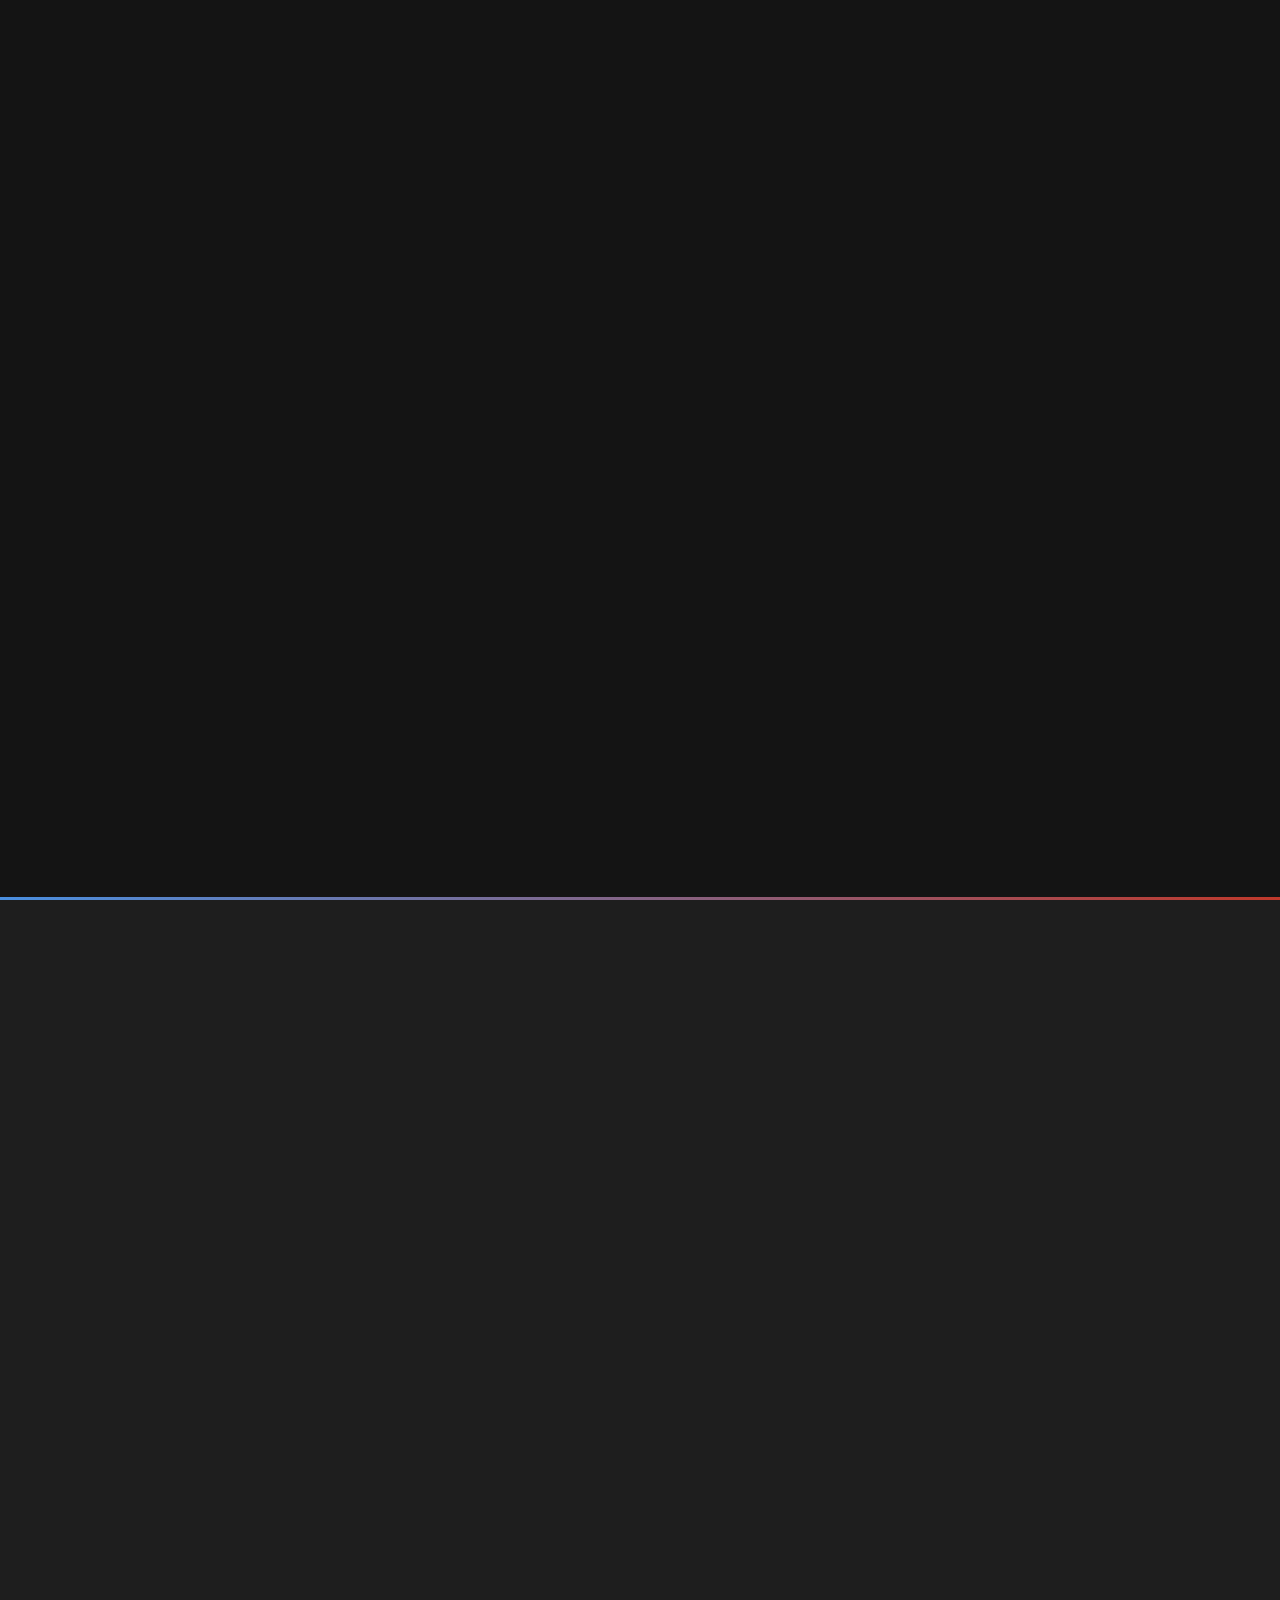
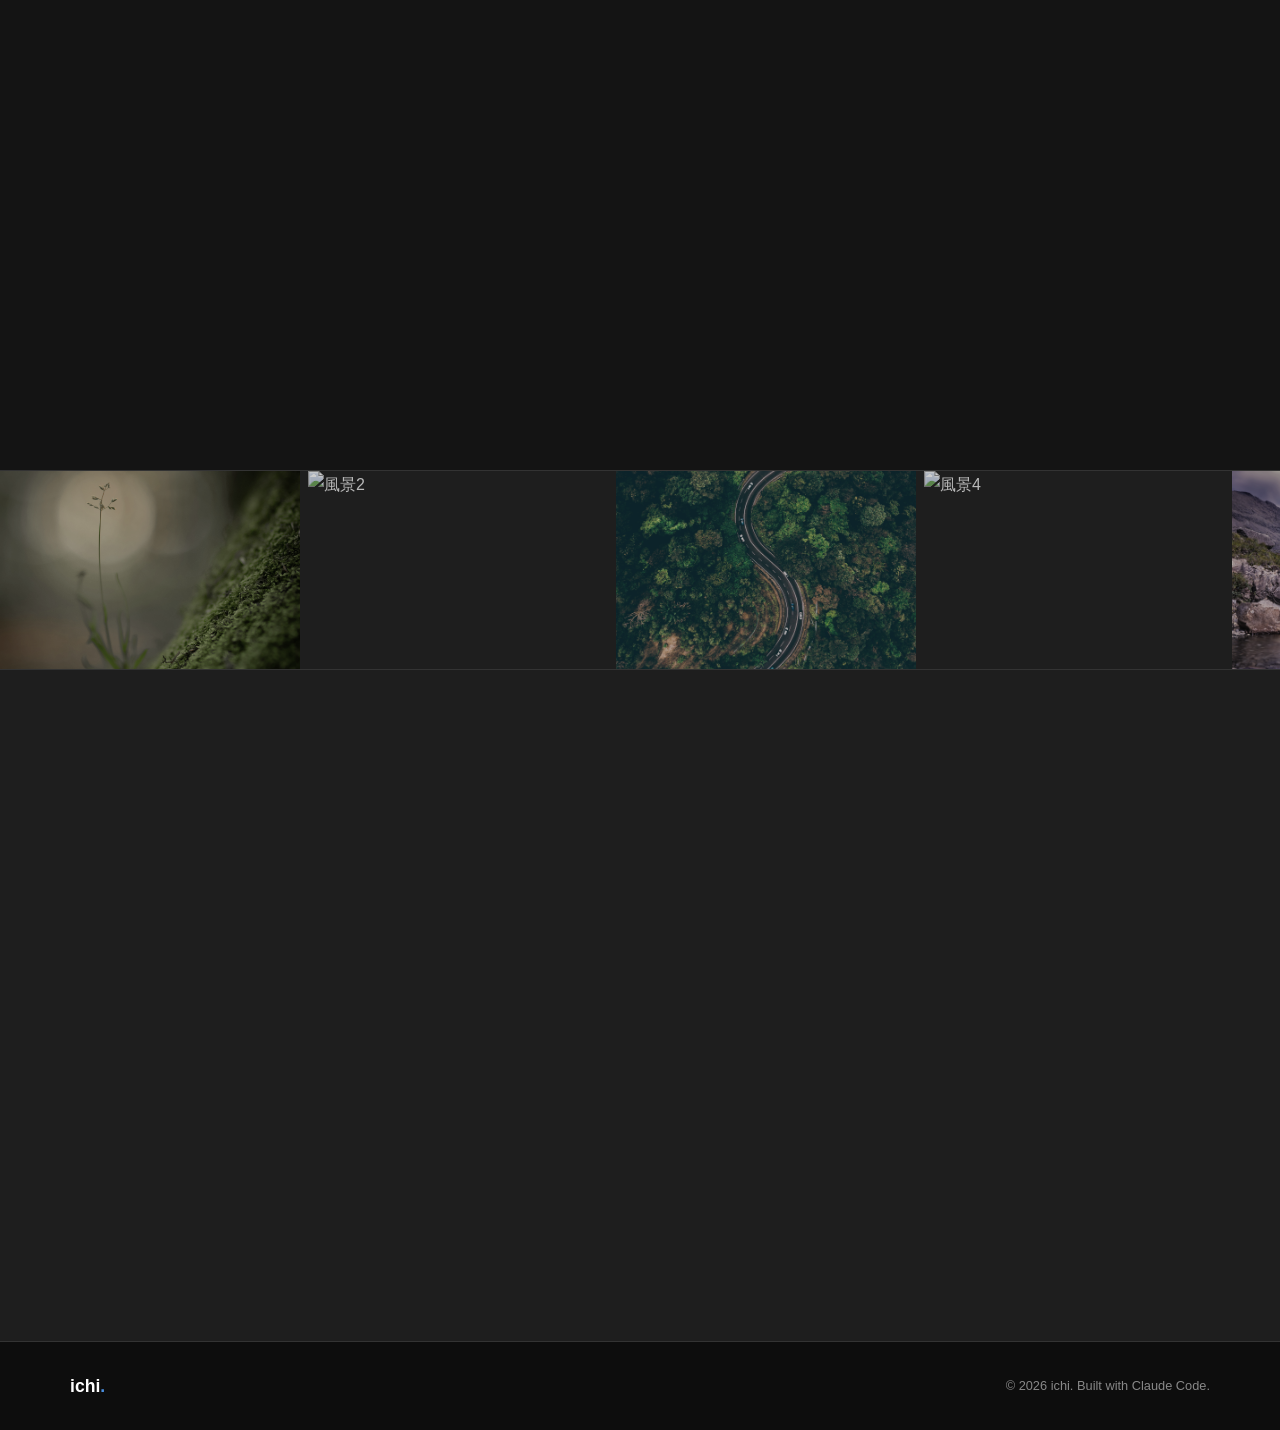
==== commit 9bd8ba46: "Apply code-reviewer findings across all files app.py (高): - 遅延初期化: SECRET_KEY/DB_PASSWORD をモジュールレベル呼" ====
--- a/docs/index.html
+++ b/docs/index.html
@@ -4,6 +4,7 @@
   <meta charset="UTF-8" />
   <meta name="viewport" content="width=device-width, initial-scale=1.0" />
   <meta name="description" content="Claude Code・Python・Flask を活用した AI 開発ポートフォリオ。SubAgents 設計から REST API 構築、テスト自動化まで。" />
+  <meta http-equiv="Content-Security-Policy" content="default-src 'self'; style-src 'self' https://fonts.googleapis.com; font-src https://fonts.gstatic.com; img-src 'self' data:; script-src 'self';" />
   <title>ichi | AI Developer Portfolio</title>
   <link rel="preconnect" href="https://fonts.googleapis.com" />
   <link rel="preconnect" href="https://fonts.gstatic.com" crossorigin />
--- a/docs/style.css
+++ b/docs/style.css
@@ -5,6 +5,7 @@
   --bg:           #141414;
   --surface:      #1e1e1e;
   --surface2:     #262626;
+  --footer-bg:    #0d0d0d;
   --border:       #333;
   --text:         #e8e8e8;
   --muted:        #888;
@@ -654,7 +655,7 @@
    Footer
    ============================================= */
 footer {
-  background: #0d0d0d;
+  background: var(--footer-bg);
   border-top: 1px solid var(--border);
   padding: 1.8rem 2rem;
 }
@@ -711,6 +712,21 @@
   transition: opacity .2s;
 }
 .lightbox-close:hover { opacity: 1; }
+
+/* =============================================
+   Reduced Motion
+   ============================================= */
+@media (prefers-reduced-motion: reduce) {
+  .reveal {
+    opacity: 1;
+    transform: none;
+    transition: none;
+  }
+  .gallery-track { animation: none; }
+  .scroll-line   { animation: none; }
+  .loader-bar    { animation: none; width: 100%; }
+  * { transition-duration: .01ms !important; animation-duration: .01ms !important; }
+}
 
 /* =============================================
    Responsive — 1024px
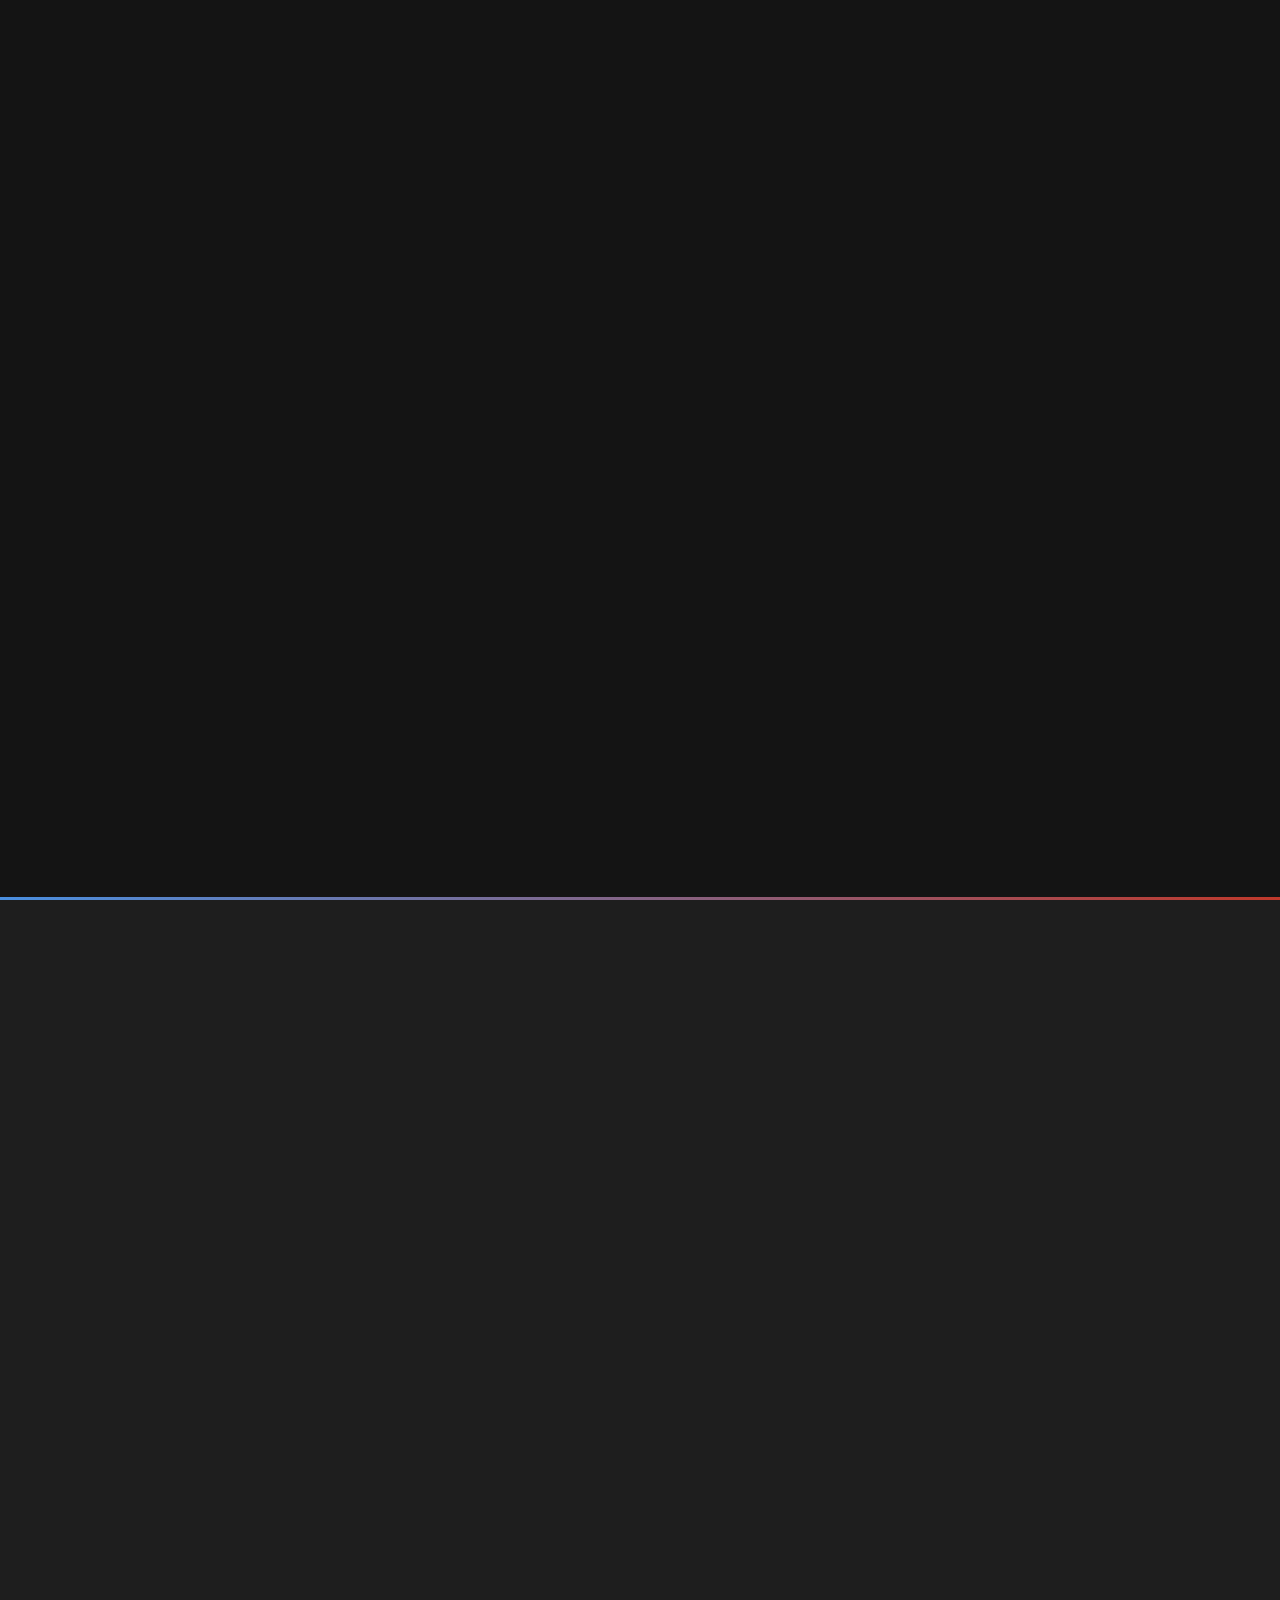
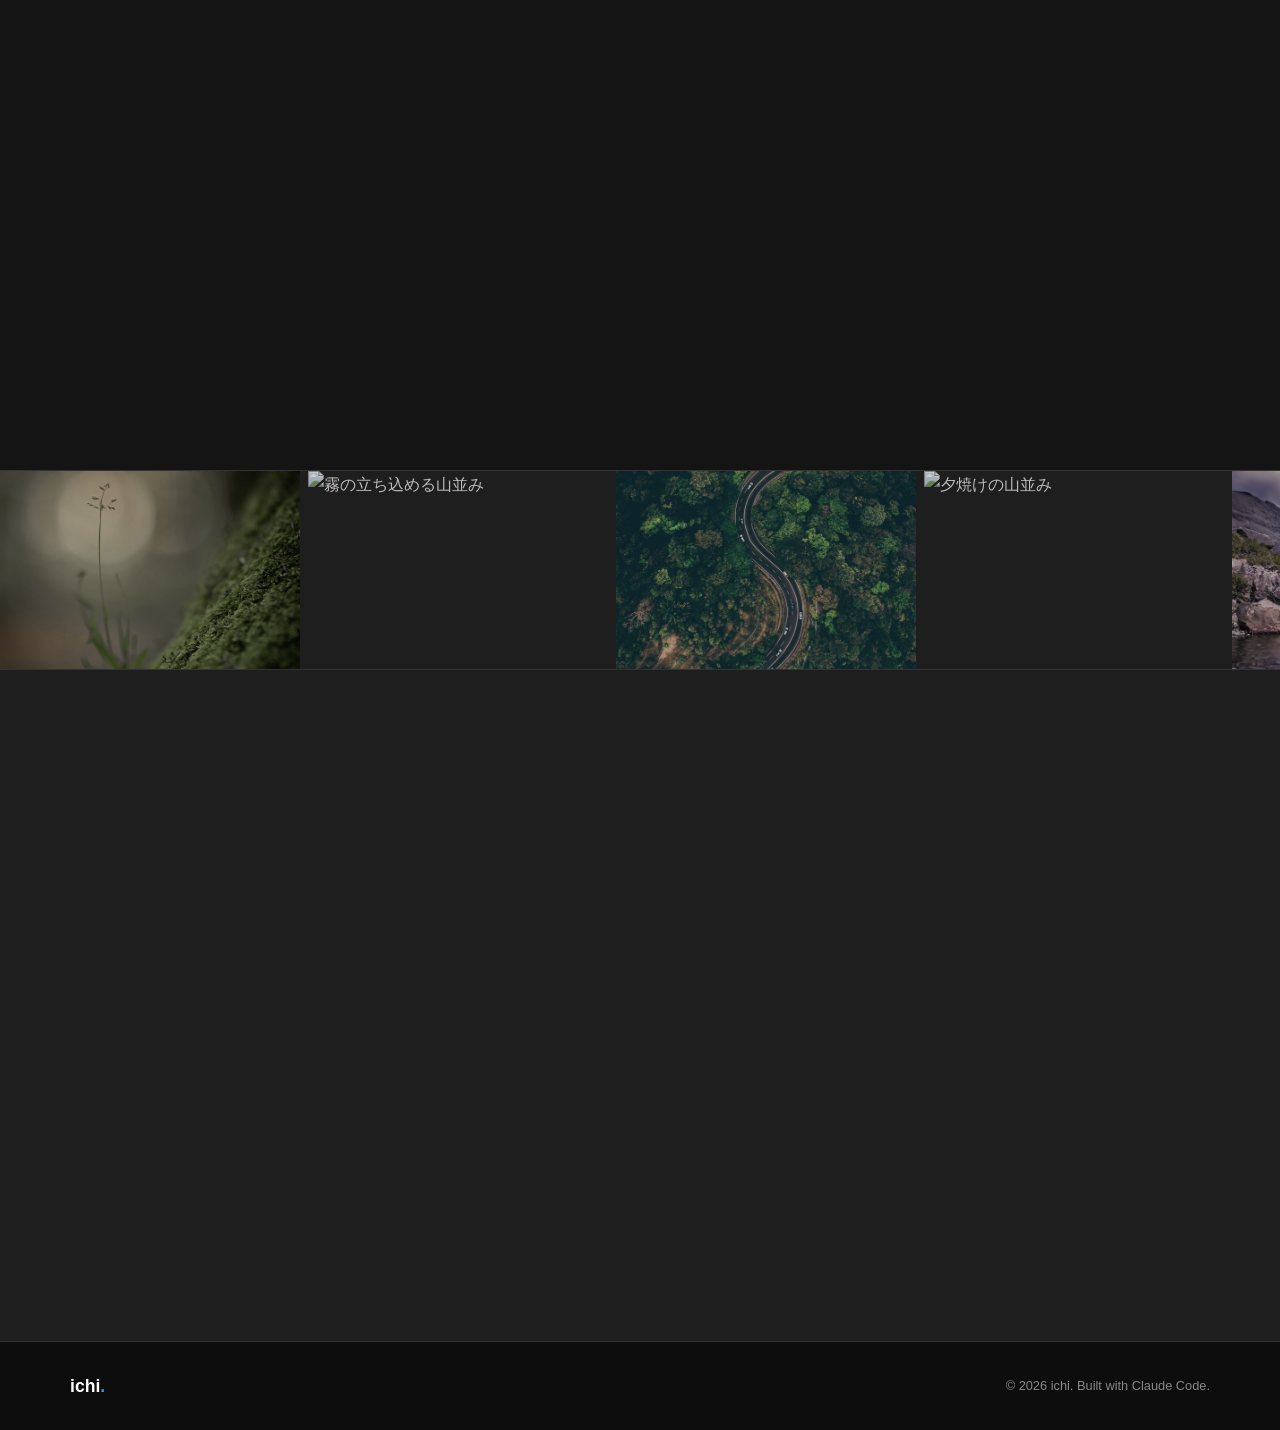
==== commit a5b1ce7c: "Apply 5-axis review findings: security, perf, readability, error handling, a11y Security: - S-C1: Ob" ====
--- a/docs/index.html
+++ b/docs/index.html
@@ -51,7 +51,7 @@
         <a href="#contact" class="btn btn-outline">Contact</a>
       </div>
     </div>
-    <div class="hero-scroll-hint">
+    <div class="hero-scroll-hint" aria-hidden="true">
       <span>Scroll</span>
       <div class="scroll-line"></div>
     </div>
@@ -112,7 +112,7 @@
       <div class="works-grid">
 
         <article class="card reveal" data-index="0">
-          <div class="card-img-wrap">
+          <div class="card-img-wrap" tabindex="0" role="button" aria-label="夕焼けの山並み - 画像を拡大">
             <img src="images/jordan-wozniak-xP_AGmeEa6s-unsplash.jpg" alt="夕焼けの山並み" loading="lazy" width="600" height="340" />
             <div class="card-overlay">
               <span class="card-overlay-text">View Details</span>
@@ -134,7 +134,7 @@
         </article>
 
         <article class="card reveal" data-index="1">
-          <div class="card-img-wrap">
+          <div class="card-img-wrap" tabindex="0" role="button" aria-label="霧の森 - 画像を拡大">
             <img src="images/christian-bruno-EDSGSKm5jvc-unsplash.jpg" alt="霧の森" loading="lazy" width="600" height="340" />
             <div class="card-overlay">
               <span class="card-overlay-text">View Details</span>
@@ -156,7 +156,7 @@
         </article>
 
         <article class="card reveal" data-index="2">
-          <div class="card-img-wrap">
+          <div class="card-img-wrap" tabindex="0" role="button" aria-label="砂漠の風景 - 画像を拡大">
             <img src="images/john-fowler-9qgKQewttVs-unsplash.jpg" alt="砂漠の風景" loading="lazy" width="600" height="340" />
             <div class="card-overlay">
               <span class="card-overlay-text">View Details</span>
@@ -178,7 +178,7 @@
         </article>
 
         <article class="card reveal" data-index="3">
-          <div class="card-img-wrap">
+          <div class="card-img-wrap" tabindex="0" role="button" aria-label="宇宙の星雲 - 画像を拡大">
             <img src="images/nasa-rTZW4f02zY8-unsplash.jpg" alt="宇宙の星雲" loading="lazy" width="600" height="340" />
             <div class="card-overlay">
               <span class="card-overlay-text">View Details</span>
@@ -200,7 +200,7 @@
         </article>
 
         <article class="card reveal" data-index="4">
-          <div class="card-img-wrap">
+          <div class="card-img-wrap" tabindex="0" role="button" aria-label="衛星画像 - 画像を拡大">
             <img src="images/usgs-XFWg9u0TYs4-unsplash.jpg" alt="衛星画像" loading="lazy" width="600" height="340" />
             <div class="card-overlay">
               <span class="card-overlay-text">View Details</span>
@@ -222,7 +222,7 @@
         </article>
 
         <article class="card reveal" data-index="5">
-          <div class="card-img-wrap">
+          <div class="card-img-wrap" tabindex="0" role="button" aria-label="都市の夜景 - 画像を拡大">
             <img src="images/marcelo-quinan-R3pUGn5YiTg-unsplash.jpg" alt="都市の夜景" loading="lazy" width="600" height="340" />
             <div class="card-overlay">
               <span class="card-overlay-text">View Details</span>
@@ -249,7 +249,7 @@
 
   <!-- ========== SKILLS ========== -->
   <section id="skills">
-    <div class="skills-bg-img parallax-bg" style="background-image:url('images/dmytro-tolokonov-Jq3WI9IQgEs-unsplash.jpg')"></div>
+    <div class="skills-bg-img parallax-bg"></div>
     <div class="skills-overlay"></div>
     <div class="container skills-inner">
       <div class="section-header reveal">
@@ -294,11 +294,11 @@
   <!-- ========== GALLERY STRIP ========== -->
   <div class="gallery-strip">
     <div class="gallery-track">
-      <img src="images/matt-baron-thompson-7dUEGYDEJgc-unsplash.jpg" alt="風景1" loading="lazy" />
-      <img src="images/rob-mulally-oacHEtIlXsA-unsplash.jpg" alt="風景2" loading="lazy" />
-      <img src="images/deva-darshan-2XUfjLp7HYY-unsplash.jpg" alt="風景3" loading="lazy" />
-      <img src="images/jordan-wozniak-xP_AGmeEa6s-unsplash.jpg" alt="風景4" loading="lazy" />
-      <img src="images/robert-lukeman-PH0HYjsf2n8-unsplash.jpg" alt="風景5" loading="lazy" />
+      <img src="images/matt-baron-thompson-7dUEGYDEJgc-unsplash.jpg" alt="岩場と海の風景" loading="lazy" />
+      <img src="images/rob-mulally-oacHEtIlXsA-unsplash.jpg" alt="霧の立ち込める山並み" loading="lazy" />
+      <img src="images/deva-darshan-2XUfjLp7HYY-unsplash.jpg" alt="夜明けの海岸" loading="lazy" />
+      <img src="images/jordan-wozniak-xP_AGmeEa6s-unsplash.jpg" alt="夕焼けの山並み" loading="lazy" />
+      <img src="images/robert-lukeman-PH0HYjsf2n8-unsplash.jpg" alt="夜明けの山岳風景" loading="lazy" />
       <!-- duplicate for seamless loop (must match first 5 exactly) -->
       <img src="images/matt-baron-thompson-7dUEGYDEJgc-unsplash.jpg" alt="" loading="lazy" aria-hidden="true" />
       <img src="images/rob-mulally-oacHEtIlXsA-unsplash.jpg" alt="" loading="lazy" aria-hidden="true" />
@@ -318,13 +318,13 @@
         <p class="contact-lead">お仕事のご依頼・ご質問はお気軽にどうぞ。</p>
       </div>
       <div class="contact-card reveal">
-        <a href="mailto:ichi.4351@gmail.com" class="contact-link">
+        <a id="contact-email" href="#" class="contact-link">
           <span class="contact-icon">
             <svg viewBox="0 0 24 24" fill="none" stroke="currentColor" stroke-width="1.8" stroke-linecap="round" stroke-linejoin="round" aria-hidden="true"><rect x="2" y="4" width="20" height="16" rx="2"/><path d="m22 7-8.97 5.7a1.94 1.94 0 0 1-2.06 0L2 7"/></svg>
           </span>
           <span class="contact-info">
             <span class="contact-label">Email</span>
-            <span class="contact-value">ichi.4351@gmail.com</span>
+            <span class="contact-value" id="contact-email-text"></span>
           </span>
           <span class="contact-arrow">→</span>
         </a>
@@ -351,12 +351,12 @@
   </footer>
 
   <!-- ========== LIGHTBOX ========== -->
-  <div id="lightbox" role="dialog" aria-modal="true" aria-labelledby="lightbox-title">
+  <div id="lightbox" role="dialog" aria-modal="true" aria-labelledby="lightbox-title" hidden>
     <span id="lightbox-title" class="sr-only">画像拡大表示</span>
     <button class="lightbox-close" id="lightbox-close" aria-label="閉じる">&times;</button>
     <img id="lightbox-img" src="" alt="" />
   </div>
 
-  <script src="main.js"></script>
+  <script type="module" src="main.js"></script>
 </body>
 </html>
--- a/docs/style.css
+++ b/docs/style.css
@@ -111,7 +111,7 @@
   transition: width .3s var(--ease);
 }
 .nav-link:hover,
-.nav-link.active { color: var(--white); }
+.nav-link.active { color: var(--white); font-weight: 700; }
 .nav-link:hover::after,
 .nav-link.active::after { width: 100%; }
 
@@ -502,6 +502,7 @@
 .skills-bg-img {
   position: absolute;
   inset: 0;
+  background-image: url('images/dmytro-tolokonov-Jq3WI9IQgEs-unsplash.jpg');
   background-size: cover;
   background-position: center;
   filter: brightness(.15) saturate(.5);
@@ -570,6 +571,7 @@
   height: 100%;
   animation: galleryScroll 28s linear infinite;
   width: max-content;
+  will-change: transform;
 }
 .gallery-track img {
   height: 200px;
@@ -686,12 +688,12 @@
   inset: 0;
   background: rgba(0,0,0,.92);
   z-index: 999;
-  display: none;
+  display: flex;
   align-items: center;
   justify-content: center;
   padding: 2rem;
 }
-#lightbox.open { display: flex; }
+#lightbox[hidden] { display: none; }
 #lightbox-img {
   max-width: 90vw;
   max-height: 85vh;
